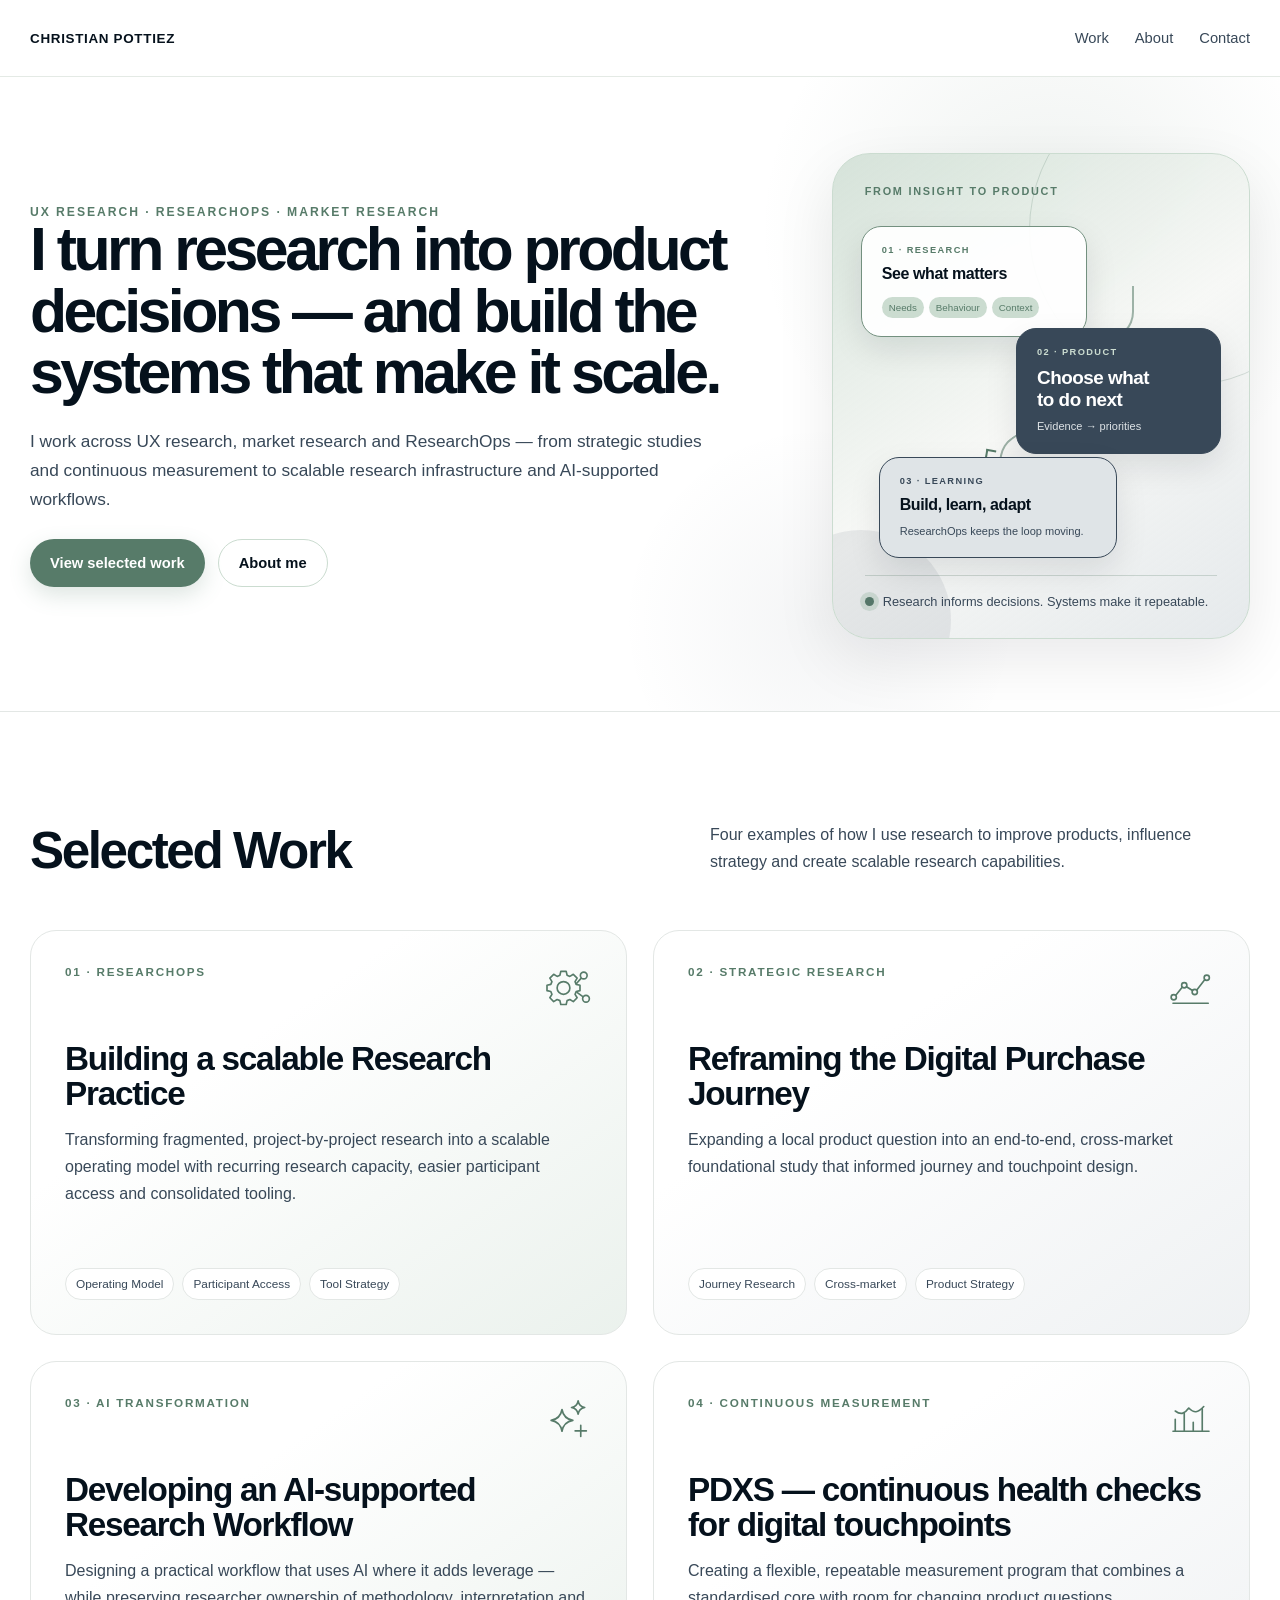
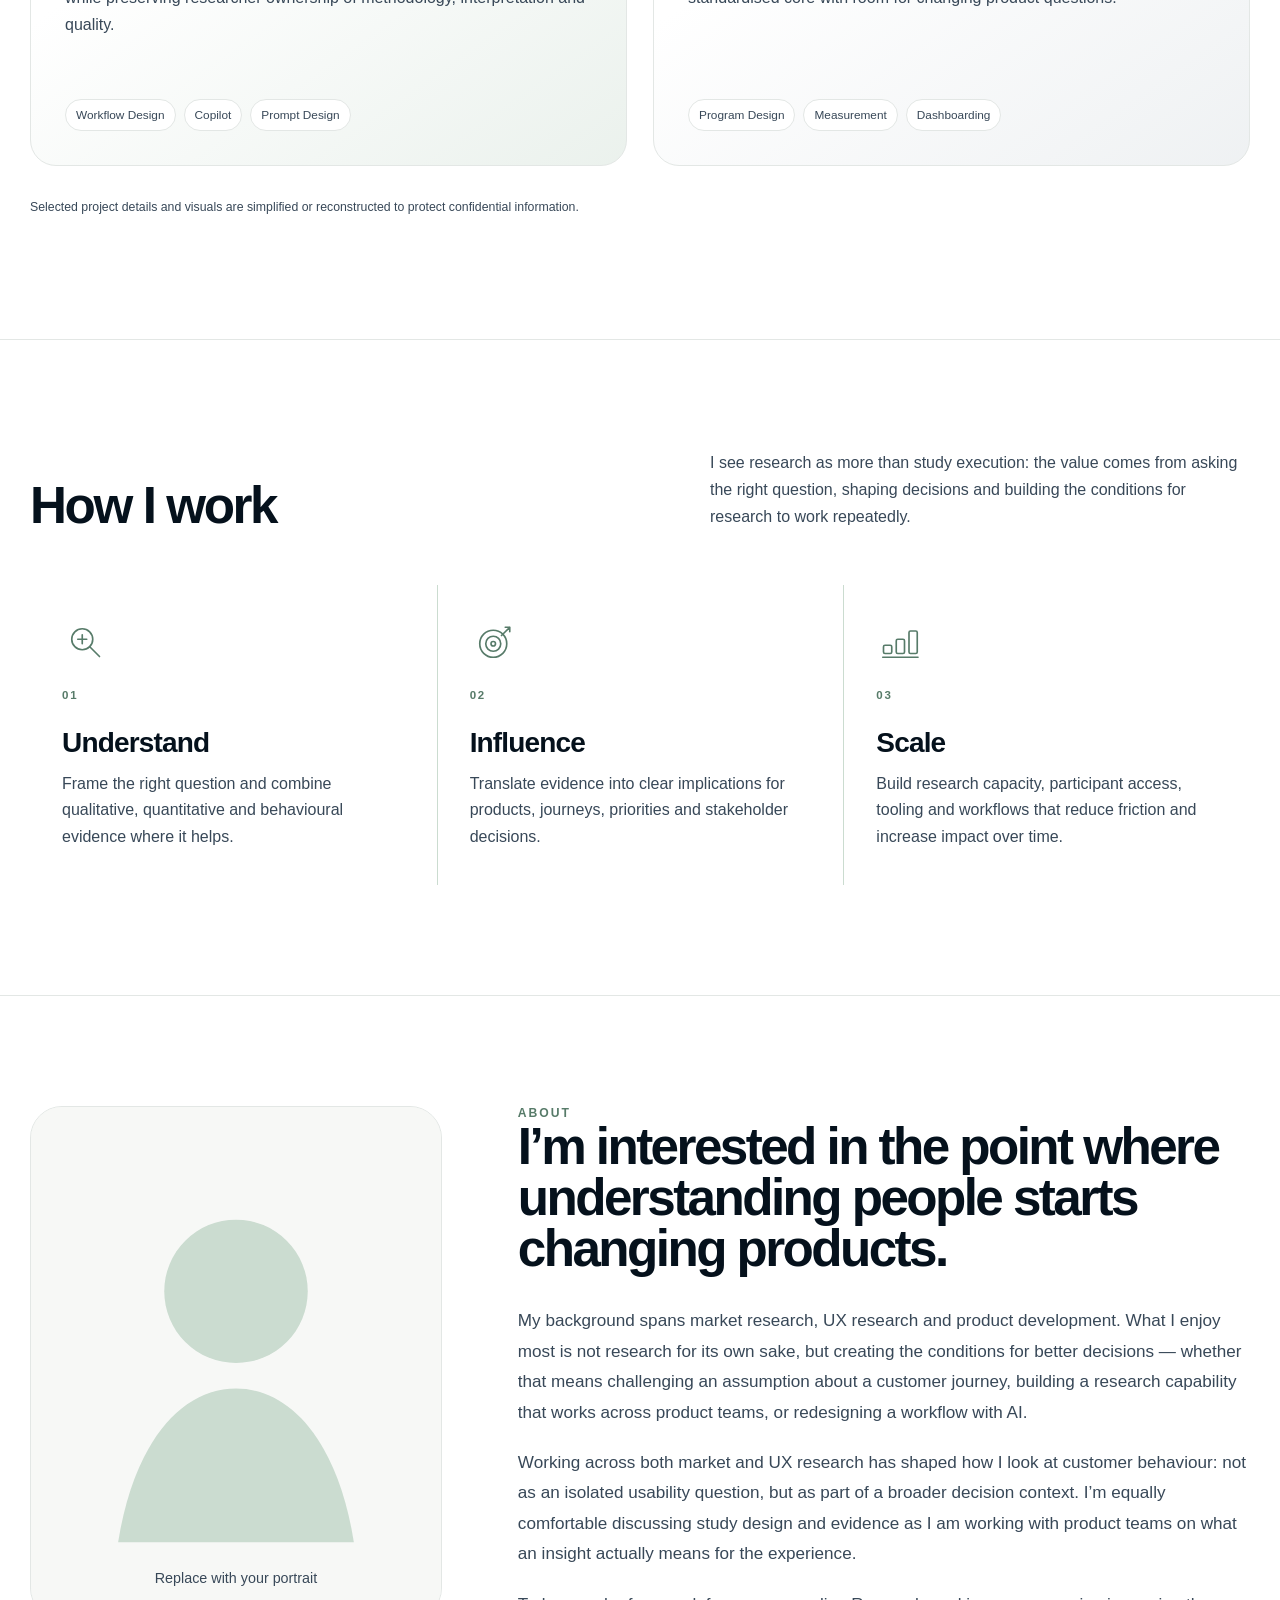
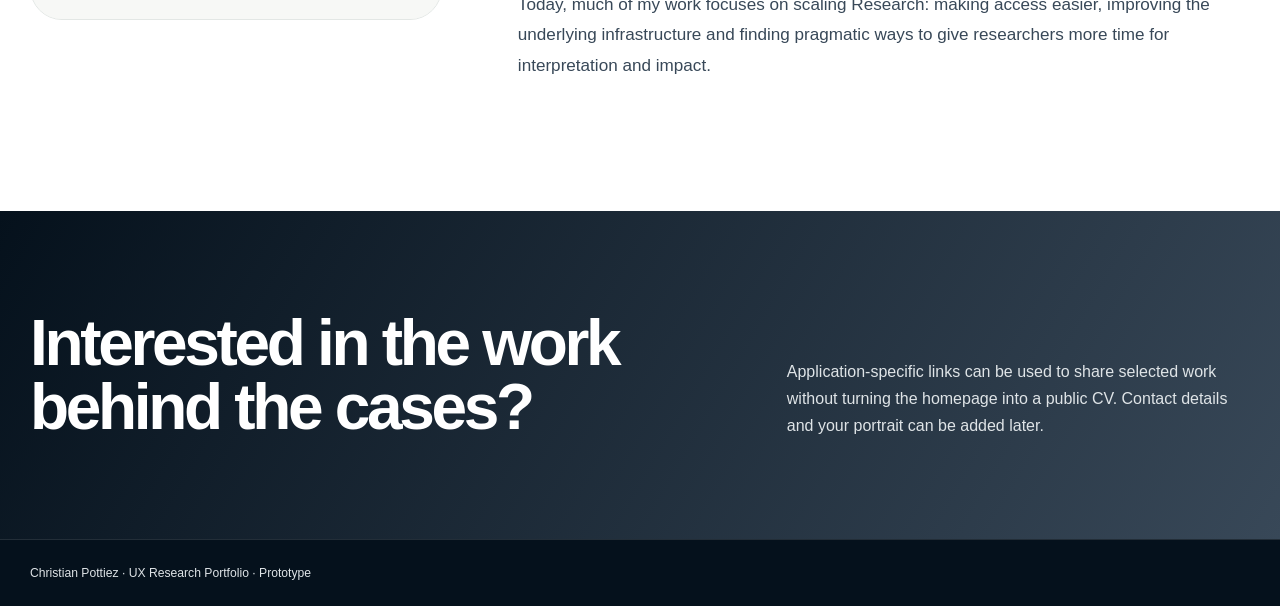
==== index.html @ 68e58153 "Update case icons and AI case title" ====
<!doctype html><html lang="en"><head>
<meta charset="utf-8"><meta name="viewport" content="width=device-width, initial-scale=1">
<meta name="robots" content="noindex,nofollow">
<title>Christian Pottiez — UX Research, ResearchOps & Market Research</title>
<link rel="icon" href="assets/icons/favicon.svg?v=20260906-3" type="image/svg+xml">
<link rel="stylesheet" href="assets/css/styles.css?v=20260906-3">
</head>
<body><header class="nav"><div class="wrap nav-inner">
<a class="brand" href="index.html">Christian Pottiez</a>
<nav class="nav-links"><a href="index.html#work">Work</a><a href="index.html#about">About</a><a href="index.html#contact">Contact</a></nav>
</div></header>
<main>
<section class="hero"><div class="wrap hero-grid">
<div>
<div class="eyebrow">UX Research · ResearchOps · Market Research</div>
<h1>I turn research into product decisions — and build the systems that make it scale.</h1>
<p class="hero-copy">I work across UX research, market research and ResearchOps — from strategic studies and continuous measurement to scalable research infrastructure and AI-supported workflows.</p>
<div class="button-row"><a class="btn btn-dark" href="#work">View selected work</a><a class="btn btn-light" href="#about">About me</a></div>
</div>
<div class="hero-art" aria-hidden="true">
<div class="hero-art-kicker">From insight to product</div>
<div class="product-loop">
<span class="loop-connector connector-one"></span><span class="loop-connector connector-two"></span>
<div class="loop-card loop-research"><span>01 · RESEARCH</span><strong>See what matters</strong><div class="loop-pills"><small>Needs</small><small>Behaviour</small><small>Context</small></div></div>
<div class="loop-card loop-decide"><span>02 · PRODUCT</span><strong>Choose what<br>to do next</strong><small>Evidence → priorities</small></div>
<div class="loop-card loop-learn"><span>03 · LEARNING</span><strong>Build, learn, adapt</strong><small>ResearchOps keeps the loop moving.</small></div>
</div>
<div class="hero-art-label"><i></i>Research informs decisions. Systems make it repeatable.</div></div>
</div></section>

<section class="section" id="work"><div class="wrap">
<div class="section-head"><h2>Selected Work</h2><p>Four examples of how I use research to improve products, influence strategy and create scalable research capabilities.</p></div>
<div class="case-grid">
<a class="case-card" href="work/researchops/"><div><div class="case-top"><span class="case-no">01 · RESEARCHOPS</span><img class="case-icon" src="assets/icons/researchops.svg?v=20260906-4" alt=""></div><h3>Building a scalable Research Practice</h3><p>Transforming fragmented, project-by-project research into a scalable operating model with recurring research capacity, easier participant access and consolidated tooling.</p></div><div class="tags"><span class="tag">Operating Model</span><span class="tag">Participant Access</span><span class="tag">Tool Strategy</span></div></a>
<a class="case-card" href="work/purchase-journey/"><div><div class="case-top"><span class="case-no">02 · STRATEGIC RESEARCH</span><img class="case-icon" src="assets/icons/purchase-journey.svg?v=20260906-3" alt=""></div><h3>Reframing the Digital Purchase Journey</h3><p>Expanding a local product question into an end-to-end, cross-market foundational study that informed journey and touchpoint design.</p></div><div class="tags"><span class="tag">Journey Research</span><span class="tag">Cross-market</span><span class="tag">Product Strategy</span></div></a>
<a class="case-card" href="work/ai-research/"><div><div class="case-top"><span class="case-no">03 · AI TRANSFORMATION</span><img class="case-icon" src="assets/icons/ai-research.svg?v=20260906-4" alt=""></div><h3>Developing an AI-supported Research Workflow</h3><p>Designing a practical workflow that uses AI where it adds leverage — while preserving researcher ownership of methodology, interpretation and quality.</p></div><div class="tags"><span class="tag">Workflow Design</span><span class="tag">Copilot</span><span class="tag">Prompt Design</span></div></a>
<a class="case-card" href="work/pdxs/"><div><div class="case-top"><span class="case-no">04 · CONTINUOUS MEASUREMENT</span><img class="case-icon" src="assets/icons/pdxs.svg?v=20260906-3" alt=""></div><h3>PDXS — continuous health checks for digital touchpoints</h3><p>Creating a flexible, repeatable measurement program that combines a standardised core with room for changing product questions.</p></div><div class="tags"><span class="tag">Program Design</span><span class="tag">Measurement</span><span class="tag">Dashboarding</span></div></a>
</div>
<p class="note">Selected project details and visuals are simplified or reconstructed to protect confidential information.</p>
</div></section>

<section class="section"><div class="wrap">
<div class="section-head"><h2>How I work</h2><p>I see research as more than study execution: the value comes from asking the right question, shaping decisions and building the conditions for research to work repeatedly.</p></div>
<div class="how-grid">
<div class="how"><img src="assets/icons/understand.svg?v=20260906-3" alt=""><div class="n">01</div><h3>Understand</h3><p>Frame the right question and combine qualitative, quantitative and behavioural evidence where it helps.</p></div>
<div class="how"><img src="assets/icons/influence.svg?v=20260906-3" alt=""><div class="n">02</div><h3>Influence</h3><p>Translate evidence into clear implications for products, journeys, priorities and stakeholder decisions.</p></div>
<div class="how"><img src="assets/icons/scale.svg?v=20260906-3" alt=""><div class="n">03</div><h3>Scale</h3><p>Build research capacity, participant access, tooling and workflows that reduce friction and increase impact over time.</p></div>
</div></div></section>

<section class="section" id="about"><div class="wrap about-grid">
<img class="portrait" src="assets/images/portrait-placeholder.svg?v=20260906-3" alt="Portrait placeholder">
<div class="about"><div class="eyebrow">About</div><h2>I’m interested in the point where understanding people starts changing products.</h2>
<p>My background spans market research, UX research and product development. What I enjoy most is not research for its own sake, but creating the conditions for better decisions — whether that means challenging an assumption about a customer journey, building a research capability that works across product teams, or redesigning a workflow with AI.</p>
<p>Working across both market and UX research has shaped how I look at customer behaviour: not as an isolated usability question, but as part of a broader decision context. I’m equally comfortable discussing study design and evidence as I am working with product teams on what an insight actually means for the experience.</p>
<p>Today, much of my work focuses on scaling Research: making access easier, improving the underlying infrastructure and finding pragmatic ways to give researchers more time for interpretation and impact.</p>
</div></div></section>

<section class="contact" id="contact"><div class="wrap contact-grid">
<h2>Interested in the work behind the cases?</h2>
<p>Application-specific links can be used to share selected work without turning the homepage into a public CV. Contact details and your portrait can be added later.</p>
</div></section>
</main><footer class="footer"><div class="wrap">Christian Pottiez · UX Research Portfolio · Prototype</div></footer><script src="assets/js/main.js"></script></body></html>
---- assets/css/styles.css ----
:root{
  --ink:#05111c; --slate:#384858; --muted:#384858;
  --sage:#577b69; --sage-2:#73907f; --sage-soft:#cbdcd0; --sage-bg:rgba(203,220,208,.24);
  --blue-soft:#dfe4e7;
  --line:#e3e7e5; --white:#fff; --max:1220px; --radius:26px;
  --shadow:0 22px 60px rgba(5,17,28,.085);
}
*{box-sizing:border-box}
html{scroll-behavior:smooth}
body{margin:0;background:#fff;color:var(--ink);font-family:Inter,ui-sans-serif,-apple-system,BlinkMacSystemFont,"Segoe UI",Roboto,Helvetica,Arial,sans-serif;-webkit-font-smoothing:antialiased}
img{max-width:100%;display:block} a{color:inherit}
.wrap{width:min(calc(100% - 48px),var(--max));margin:0 auto}
.nav{position:sticky;top:0;z-index:50;background:rgba(255,255,255,.9);backdrop-filter:blur(16px);border-bottom:1px solid rgba(226,232,227,.9)}
.nav-inner{height:76px;display:flex;justify-content:space-between;align-items:center;gap:24px}
.brand{text-decoration:none;text-transform:uppercase;font-weight:750;letter-spacing:.05em;font-size:.84rem}
.nav-links{display:flex;align-items:center;gap:26px}.nav-links a{text-decoration:none;color:var(--slate);font-size:.92rem}.nav-links a:hover{color:var(--ink)}
.eyebrow{font-size:.76rem;line-height:1.2;text-transform:uppercase;letter-spacing:.16em;color:var(--sage);font-weight:760}
.hero{padding:76px 0 72px;background:radial-gradient(circle at 82% 24%,rgba(115,144,127,.12),transparent 25%),radial-gradient(circle at 64% 86%,rgba(56,72,88,.055),transparent 20%)}.hero-grid{display:grid;grid-template-columns:minmax(0,1.28fr) minmax(400px,.72fr);gap:58px;align-items:center}
h1{font-size:clamp(3.1rem,6vw,6.25rem);line-height:.98;letter-spacing:-.058em;margin:0}
.hero h1{font-size:clamp(3.75rem,4.75vw,4.35rem);line-height:1.01;max-width:750px}
.hero-copy{font-size:1.08rem;color:var(--slate);line-height:1.66;max-width:700px;margin:24px 0 26px}
.hero-art{min-height:486px;border:1px solid var(--sage-soft);border-radius:38px;background:linear-gradient(145deg,rgba(203,220,208,.78) 0%,#f7f8f6 52%,rgba(223,228,231,.8) 100%);box-shadow:var(--shadow);position:relative;overflow:hidden;padding:32px}
.hero-art:before{content:"";position:absolute;width:310px;height:310px;border:1px solid rgba(87,123,105,.22);border-radius:50%;right:-92px;top:-80px}.hero-art:after{content:"";position:absolute;width:180px;height:180px;border-radius:50%;background:rgba(56,72,88,.09);left:-62px;bottom:-72px}
.hero-art-kicker{position:relative;z-index:2;font-size:.68rem;line-height:1;text-transform:uppercase;letter-spacing:.16em;color:var(--sage);font-weight:760}
.product-loop{position:absolute;inset:72px 28px 80px}
.loop-card{position:absolute;border-radius:20px;padding:18px 20px;box-shadow:0 13px 32px rgba(5,17,28,.1);z-index:2}
.loop-card>span{display:block;font-size:.58rem;letter-spacing:.15em;font-weight:780;margin-bottom:10px}.loop-card>strong{display:block;font-size:1rem;line-height:1.15;letter-spacing:-.025em}.loop-card>small{display:block;font-size:.69rem;line-height:1.4;margin-top:9px}
.loop-research{width:226px;left:0;top:0;background:rgba(255,255,255,.94);border:1px solid var(--sage-2)}.loop-research>span{color:var(--sage)}
.loop-pills{display:flex;gap:5px;flex-wrap:wrap;margin-top:14px}.loop-pills small{font-size:.61rem;padding:5px 7px;border-radius:999px;background:var(--sage-soft);color:var(--sage)}
.loop-decide{width:205px;right:0;top:102px;background:var(--slate);color:#fff;border:1px solid var(--slate)}.loop-decide>span{color:var(--sage-soft)}.loop-decide>strong{font-size:1.18rem}.loop-decide>small{color:var(--blue-soft)}
.loop-learn{width:238px;left:18px;bottom:0;background:var(--blue-soft);border:1px solid var(--slate)}.loop-learn>span{color:var(--slate)}.loop-learn>small{color:var(--slate)}
.loop-connector{position:absolute;width:100px;height:54px;border-right:2px solid rgba(87,123,105,.55);border-bottom:2px solid rgba(87,123,105,.55);border-radius:0 0 28px 0;z-index:1}.loop-connector:after{content:"";position:absolute;width:8px;height:8px;border-right:2px solid var(--sage);border-bottom:2px solid var(--sage);transform:rotate(45deg)}
.connector-one{left:48%;top:60px}.connector-one:after{right:-6px;bottom:-5px}.connector-two{right:35%;top:194px;transform:rotate(145deg)}.connector-two:after{right:-6px;bottom:-5px}
.hero-art-label{position:absolute;left:32px;right:32px;bottom:27px;color:var(--slate);font-size:.8rem;line-height:1.5;border-top:1px solid rgba(87,123,105,.25);padding-top:16px;display:flex;align-items:center;gap:9px}.hero-art-label i{width:9px;height:9px;border-radius:50%;background:var(--sage);box-shadow:0 0 0 5px rgba(203,220,208,.7);flex:0 0 auto}
.button-row{display:flex;gap:13px;flex-wrap:wrap}.btn{display:inline-flex;min-height:48px;align-items:center;justify-content:center;padding:0 20px;border-radius:999px;text-decoration:none;font-weight:680;font-size:.92rem}
.btn-dark{background:var(--sage);color:#fff;box-shadow:0 8px 22px rgba(87,123,105,.2)}.btn-dark:hover{background:var(--sage-2)}.btn-light{border:1px solid var(--sage-soft);background:rgba(255,255,255,.8)}
.section{padding:110px 0;border-top:1px solid var(--line)}
.section-head{display:flex;justify-content:space-between;align-items:end;gap:42px;margin-bottom:54px}
.section-head h2,.display{font-size:clamp(2.3rem,4vw,4rem);line-height:1;letter-spacing:-.047em;margin:0}
.section-head p{max-width:540px;margin:0;color:var(--slate);line-height:1.68}
.case-grid{display:grid;grid-template-columns:1fr 1fr;gap:26px}
.case-card{min-height:405px;padding:34px;border:1px solid var(--line);border-radius:var(--radius);text-decoration:none;display:flex;flex-direction:column;justify-content:space-between;background:linear-gradient(145deg,#fff 32%,rgba(203,220,208,.65) 145%);transition:.2s ease}.case-card:nth-child(even){background:linear-gradient(145deg,#fff 32%,rgba(223,228,231,.85) 145%)}
.case-card:hover{transform:translateY(-4px);box-shadow:var(--shadow);border-color:var(--sage-soft)}
.case-top{display:flex;align-items:flex-start;justify-content:space-between;gap:18px}.case-no{font-size:.73rem;letter-spacing:.15em;color:var(--sage);font-weight:760}.case-icon{width:48px;height:48px}
.case-card h3{font-size:2.08rem;line-height:1.06;letter-spacing:-.037em;margin:28px 0 16px}.case-card p{margin:0;color:var(--slate);line-height:1.67;max-width:560px}
.tags{display:flex;flex-wrap:wrap;gap:8px;margin-top:30px}.tag{border:1px solid var(--line);background:#fff;border-radius:999px;padding:8px 10px;font-size:.74rem;color:var(--slate)}
.note{font-size:.77rem;color:var(--muted);line-height:1.55;margin-top:32px}
.how-grid{display:grid;grid-template-columns:repeat(3,1fr)}.how{padding:34px 32px;border-left:1px solid var(--sage-soft)}.how:first-child{border-left:0}
.how img{width:48px;height:48px;margin-bottom:22px}.how .n{font-size:.72rem;color:var(--sage);font-weight:760;letter-spacing:.15em}.how h3{font-size:1.75rem;letter-spacing:-.03em;margin:26px 0 12px}.how p{margin:0;color:var(--slate);line-height:1.67}
.about-grid{display:grid;grid-template-columns:.72fr 1.28fr;gap:76px;align-items:start}.portrait{border-radius:32px;border:1px solid var(--line);background:var(--sage-bg)}
.about h2{font-size:clamp(2.5rem,4vw,4.2rem);line-height:1;letter-spacing:-.05em;margin:0 0 32px}.about p{font-size:1.07rem;color:var(--slate);line-height:1.78;margin:0 0 20px}
.contact{padding:100px 0;background:linear-gradient(120deg,var(--ink) 0%,var(--slate) 100%);color:#fff}.contact-grid{display:grid;grid-template-columns:1.2fr .8fr;gap:62px;align-items:end}.contact h2{font-size:clamp(2.6rem,5vw,5rem);line-height:1;letter-spacing:-.052em;margin:0}.contact p{color:var(--blue-soft);line-height:1.7;margin:0}
.footer{padding:26px 0;background:var(--ink);border-top:1px solid rgba(255,255,255,.12);color:var(--blue-soft);font-size:.76rem}

.case-hero{padding:102px 0 72px}.case-hero h1{max-width:1030px}.case-lede{font-size:1.16rem;line-height:1.72;color:var(--slate);max-width:830px;margin:30px 0 0}
.meta-grid{display:grid;grid-template-columns:repeat(3,1fr);gap:18px;margin-top:52px}.meta{padding:22px 24px;background:var(--sage-bg);border-radius:20px}.meta strong{display:block;font-size:.72rem;text-transform:uppercase;letter-spacing:.13em;color:var(--sage);margin-bottom:8px}.meta span{font-size:.92rem;color:var(--slate);line-height:1.5}
.case-section{padding:92px 0;border-top:1px solid var(--line)}.split{display:grid;grid-template-columns:.68fr 1.32fr;gap:74px;align-items:start}.split h2{font-size:2rem;letter-spacing:-.035em;margin:0}
.body p{font-size:1.02rem;line-height:1.78;color:var(--slate);margin:0 0 18px}.body h3{font-size:1.55rem;letter-spacing:-.03em;margin:34px 0 12px}.body ul{margin:14px 0 0;padding-left:20px;color:var(--slate);line-height:1.72}
.visual{margin-top:30px;border:1px solid var(--line);border-radius:28px;background:var(--sage-bg);padding:26px}.visual img{width:100%;border-radius:18px}
.kpi-grid{display:grid;grid-template-columns:repeat(3,1fr);gap:18px}.kpi{padding:28px;border:1px solid var(--line);border-radius:22px;background:#fff}.kpi .big{font-size:2.5rem;font-weight:760;letter-spacing:-.05em}.kpi p{font-size:.92rem;line-height:1.55;color:var(--slate);margin:8px 0 0}
.pill-row{display:flex;flex-wrap:wrap;gap:10px}.pill{padding:10px 13px;border-radius:999px;background:var(--sage-bg);border:1px solid var(--line);font-size:.8rem;color:var(--slate)}
.flow-list{display:grid;gap:14px}.flow-item{display:grid;grid-template-columns:44px 1fr;gap:14px;align-items:start}.flow-item img{width:38px;height:38px}.flow-item strong{display:block;margin-bottom:4px}.flow-item p{margin:0;color:var(--slate);font-size:.94rem;line-height:1.6}
.evidence-grid{display:grid;grid-template-columns:repeat(3,1fr);gap:18px}.evidence{border:1px solid var(--line);border-radius:22px;overflow:hidden;background:#fff}.evidence img{width:100%}.evidence .copy{padding:18px}.evidence .copy strong{display:block;margin-bottom:6px}.evidence .copy p{margin:0;color:var(--slate);font-size:.86rem;line-height:1.55}
.callout{padding:34px;border-radius:24px;background:var(--sage-soft);border:1px solid var(--sage-2)}.callout strong{font-size:1.2rem;display:block;margin-bottom:10px}.callout p{margin:0;color:var(--slate);line-height:1.7}
.next{padding:70px 0;border-top:1px solid var(--line)}.next a{text-decoration:none;display:flex;justify-content:space-between;align-items:center;gap:30px;padding:26px 0}.next span{color:var(--sage);text-transform:uppercase;letter-spacing:.14em;font-size:.72rem;font-weight:760}.next strong{font-size:1.6rem;letter-spacing:-.03em}
.confidential{font-size:.77rem;color:var(--muted);line-height:1.55;margin-top:24px}

@media(max-width:920px){
  .hero-grid,.about-grid,.contact-grid,.split{grid-template-columns:1fr}
  .hero{padding-top:68px}.hero h1{max-width:780px}.hero-art{min-height:430px}.case-grid{grid-template-columns:1fr}
  .how-grid{grid-template-columns:1fr}.how{border-left:0;border-top:1px solid var(--sage-soft)}.how:first-child{border-top:0}
  .section-head{display:block}.section-head p{margin-top:22px}
  .meta-grid,.kpi-grid,.evidence-grid{grid-template-columns:1fr}
}
@media(max-width:620px){
  .wrap{width:min(calc(100% - 28px),var(--max))}.nav-inner{height:68px}.nav-links{gap:14px}.nav-links a:nth-child(2){display:none}
  h1{font-size:3.2rem}.hero{padding:56px 0 68px}.hero h1{font-size:clamp(2.8rem,13vw,3.45rem)}.hero-copy{font-size:1rem}.hero-art{min-height:410px;padding:24px}.product-loop{inset:60px 14px 76px}.loop-card{padding:13px 14px;border-radius:16px}.loop-research{width:190px}.loop-decide{width:170px;top:88px}.loop-decide>strong{font-size:1.02rem}.loop-learn{width:205px;left:4px}.loop-connector{display:none}.hero-art-label{left:24px;right:24px}.section,.case-section{padding:78px 0}.case-card{min-height:340px;padding:26px}
}
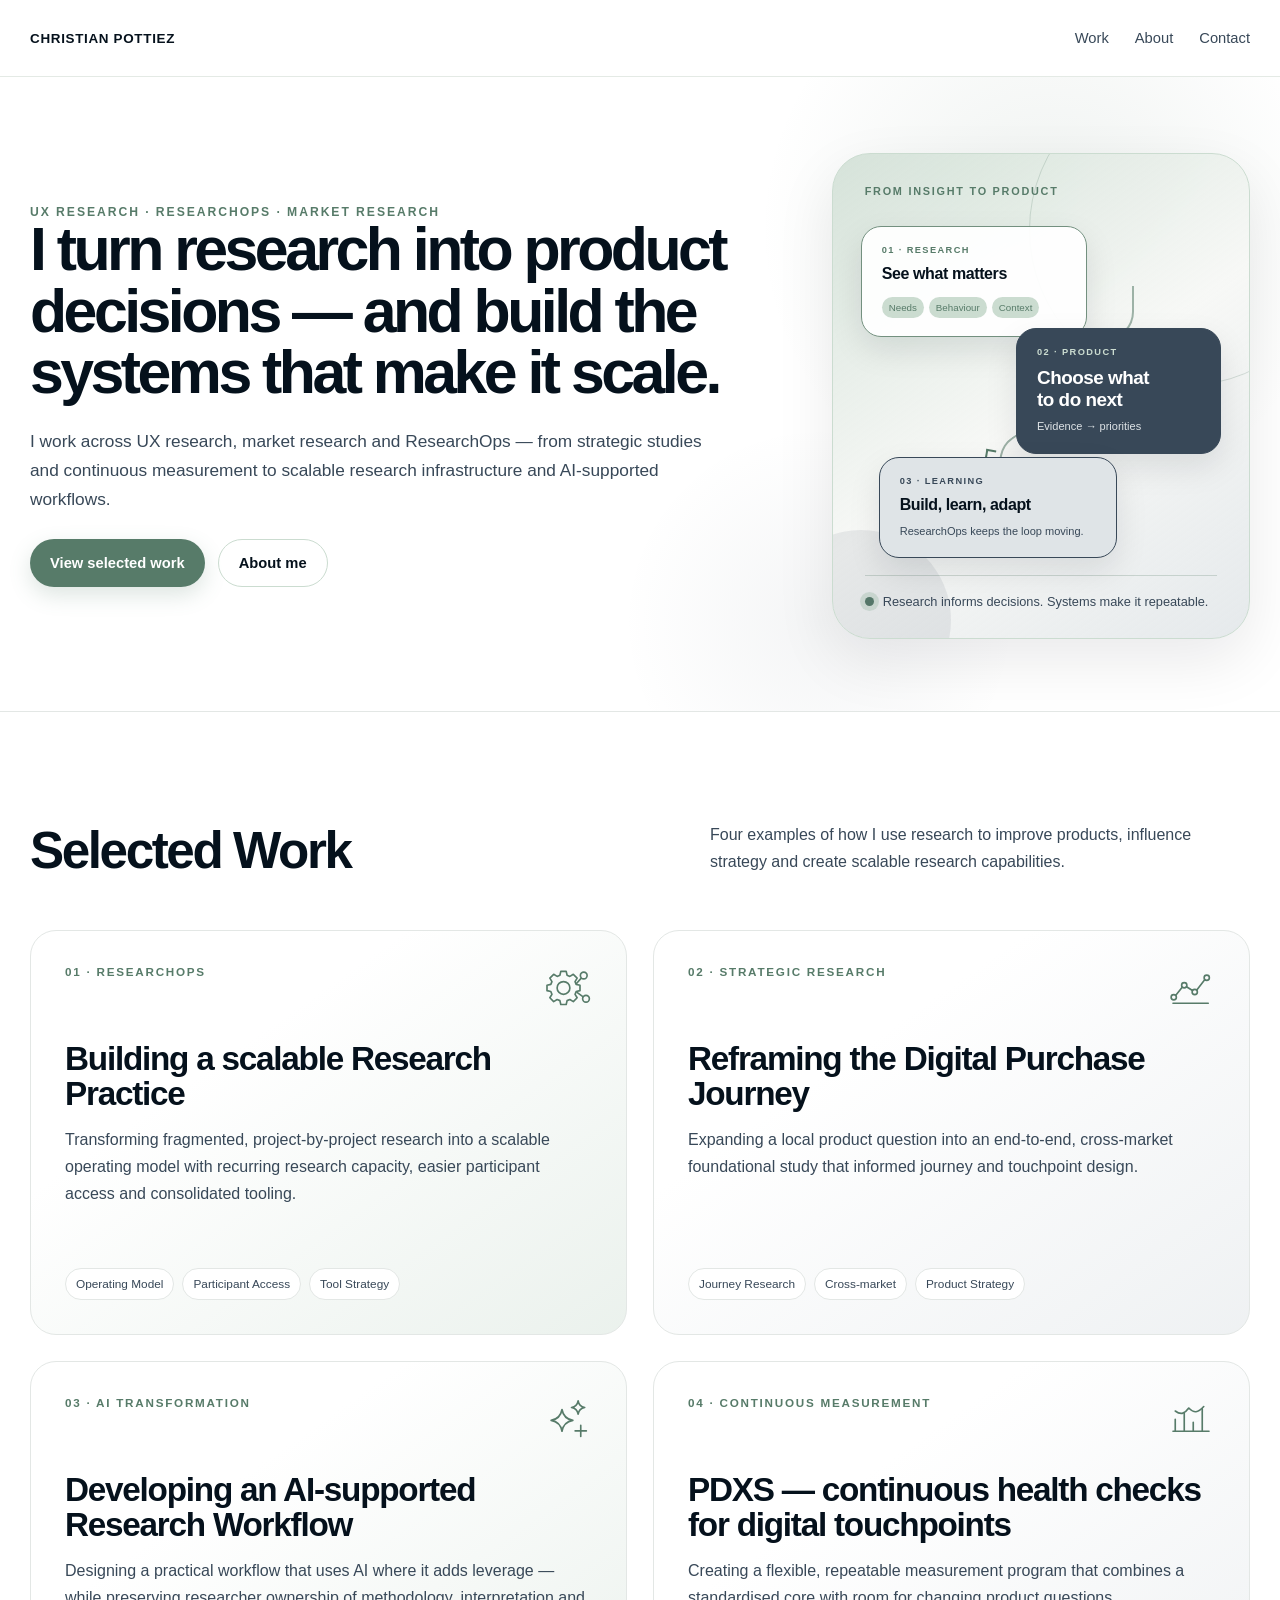
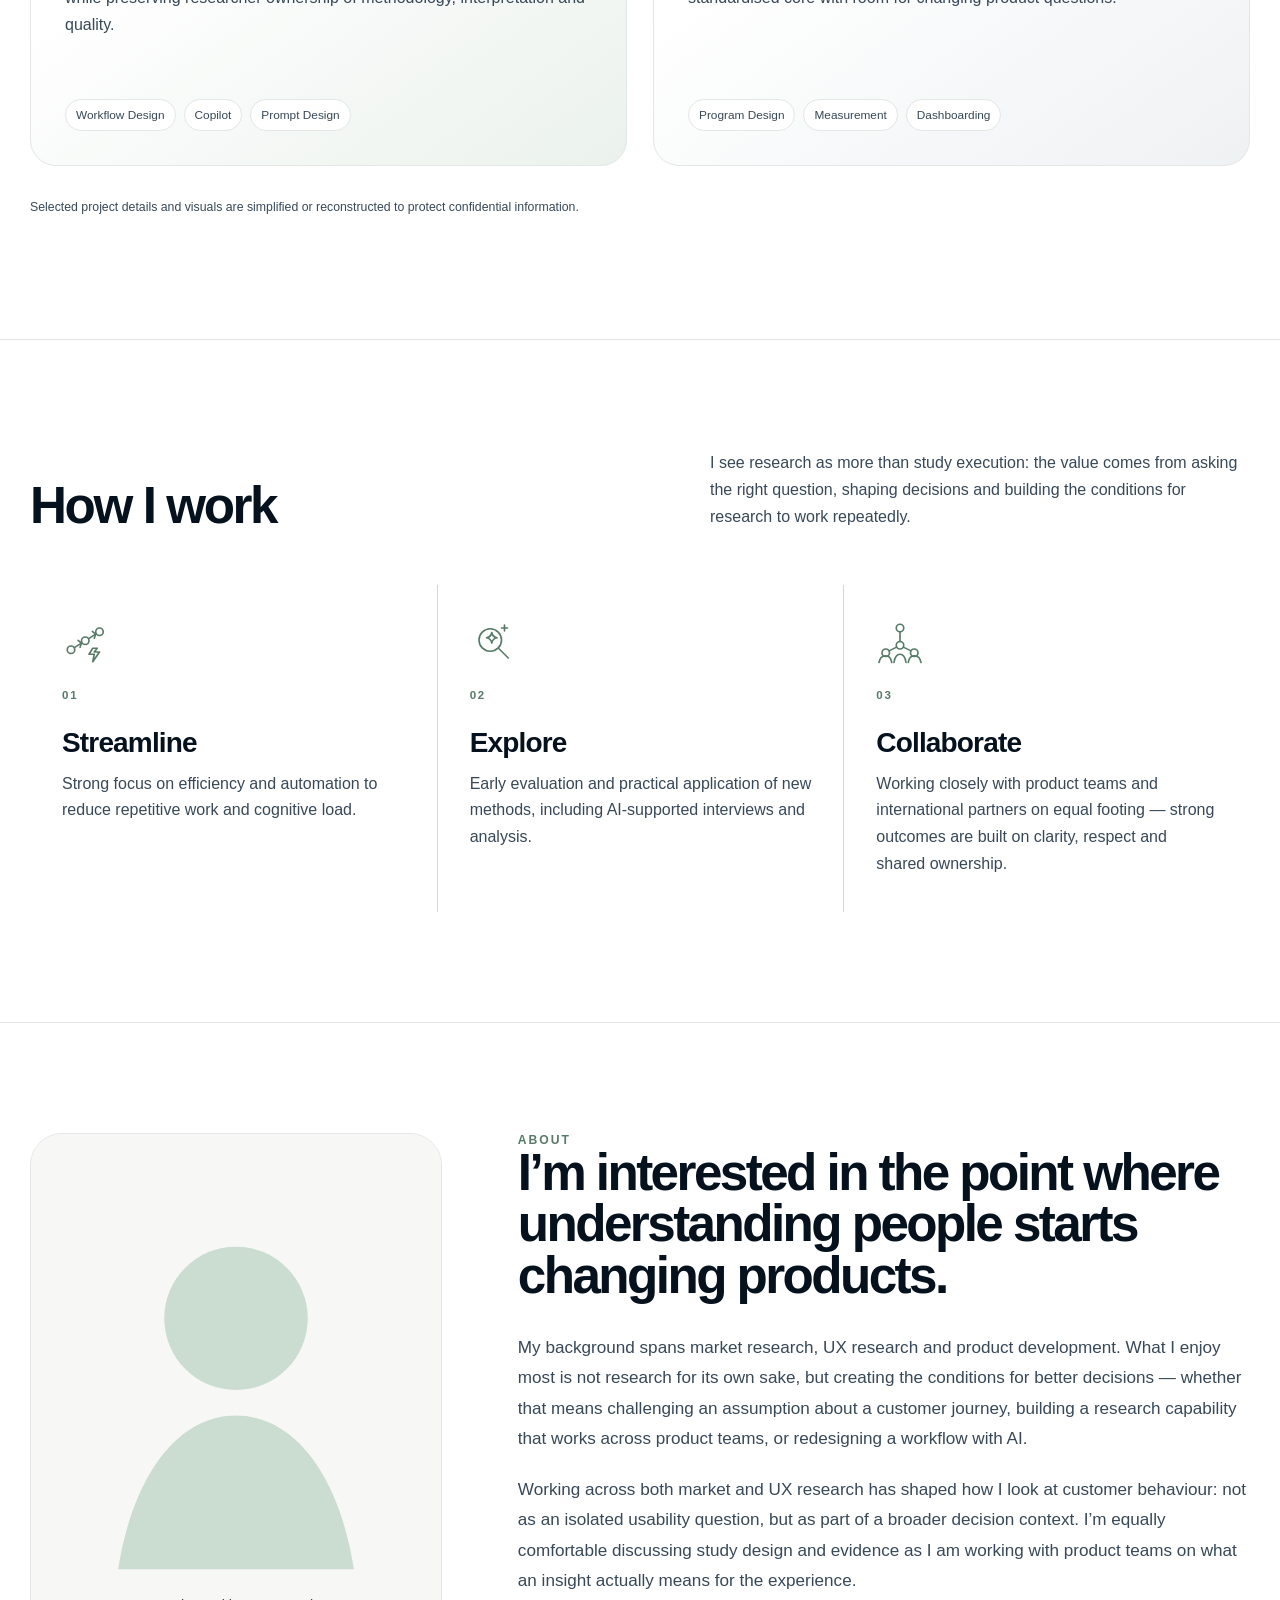
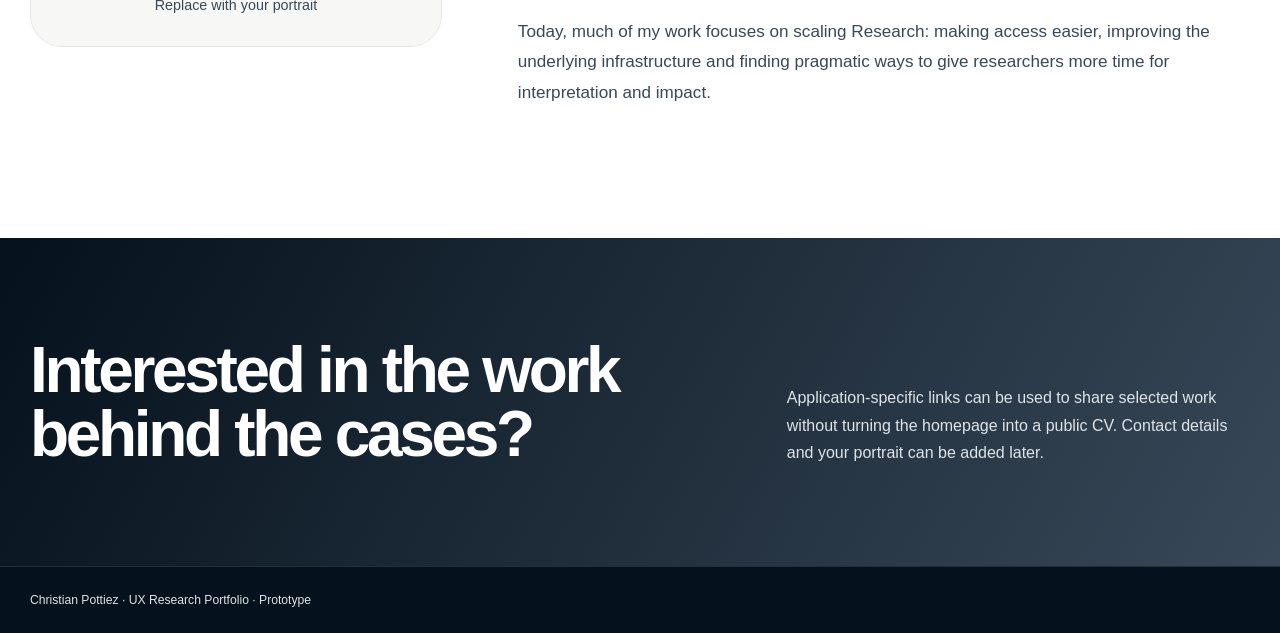
==== commit b75a029e: "Refresh How I work section" ====
--- a/index.html
+++ b/index.html
@@ -42,9 +42,9 @@
 <section class="section"><div class="wrap">
 <div class="section-head"><h2>How I work</h2><p>I see research as more than study execution: the value comes from asking the right question, shaping decisions and building the conditions for research to work repeatedly.</p></div>
 <div class="how-grid">
-<div class="how"><img src="assets/icons/understand.svg?v=20260906-3" alt=""><div class="n">01</div><h3>Understand</h3><p>Frame the right question and combine qualitative, quantitative and behavioural evidence where it helps.</p></div>
-<div class="how"><img src="assets/icons/influence.svg?v=20260906-3" alt=""><div class="n">02</div><h3>Influence</h3><p>Translate evidence into clear implications for products, journeys, priorities and stakeholder decisions.</p></div>
-<div class="how"><img src="assets/icons/scale.svg?v=20260906-3" alt=""><div class="n">03</div><h3>Scale</h3><p>Build research capacity, participant access, tooling and workflows that reduce friction and increase impact over time.</p></div>
+<div class="how"><img src="assets/icons/streamline.svg?v=20260906-5" alt=""><div class="n">01</div><h3>Streamline</h3><p>Strong focus on efficiency and automation to reduce repetitive work and cognitive load.</p></div>
+<div class="how"><img src="assets/icons/explore.svg?v=20260906-5" alt=""><div class="n">02</div><h3>Explore</h3><p>Early evaluation and practical application of new methods, including AI-supported interviews and analysis.</p></div>
+<div class="how"><img src="assets/icons/collaborate.svg?v=20260906-5" alt=""><div class="n">03</div><h3>Collaborate</h3><p>Working closely with product teams and international partners on equal footing — strong outcomes are built on clarity, respect and shared ownership.</p></div>
 </div></div></section>
 
 <section class="section" id="about"><div class="wrap about-grid">
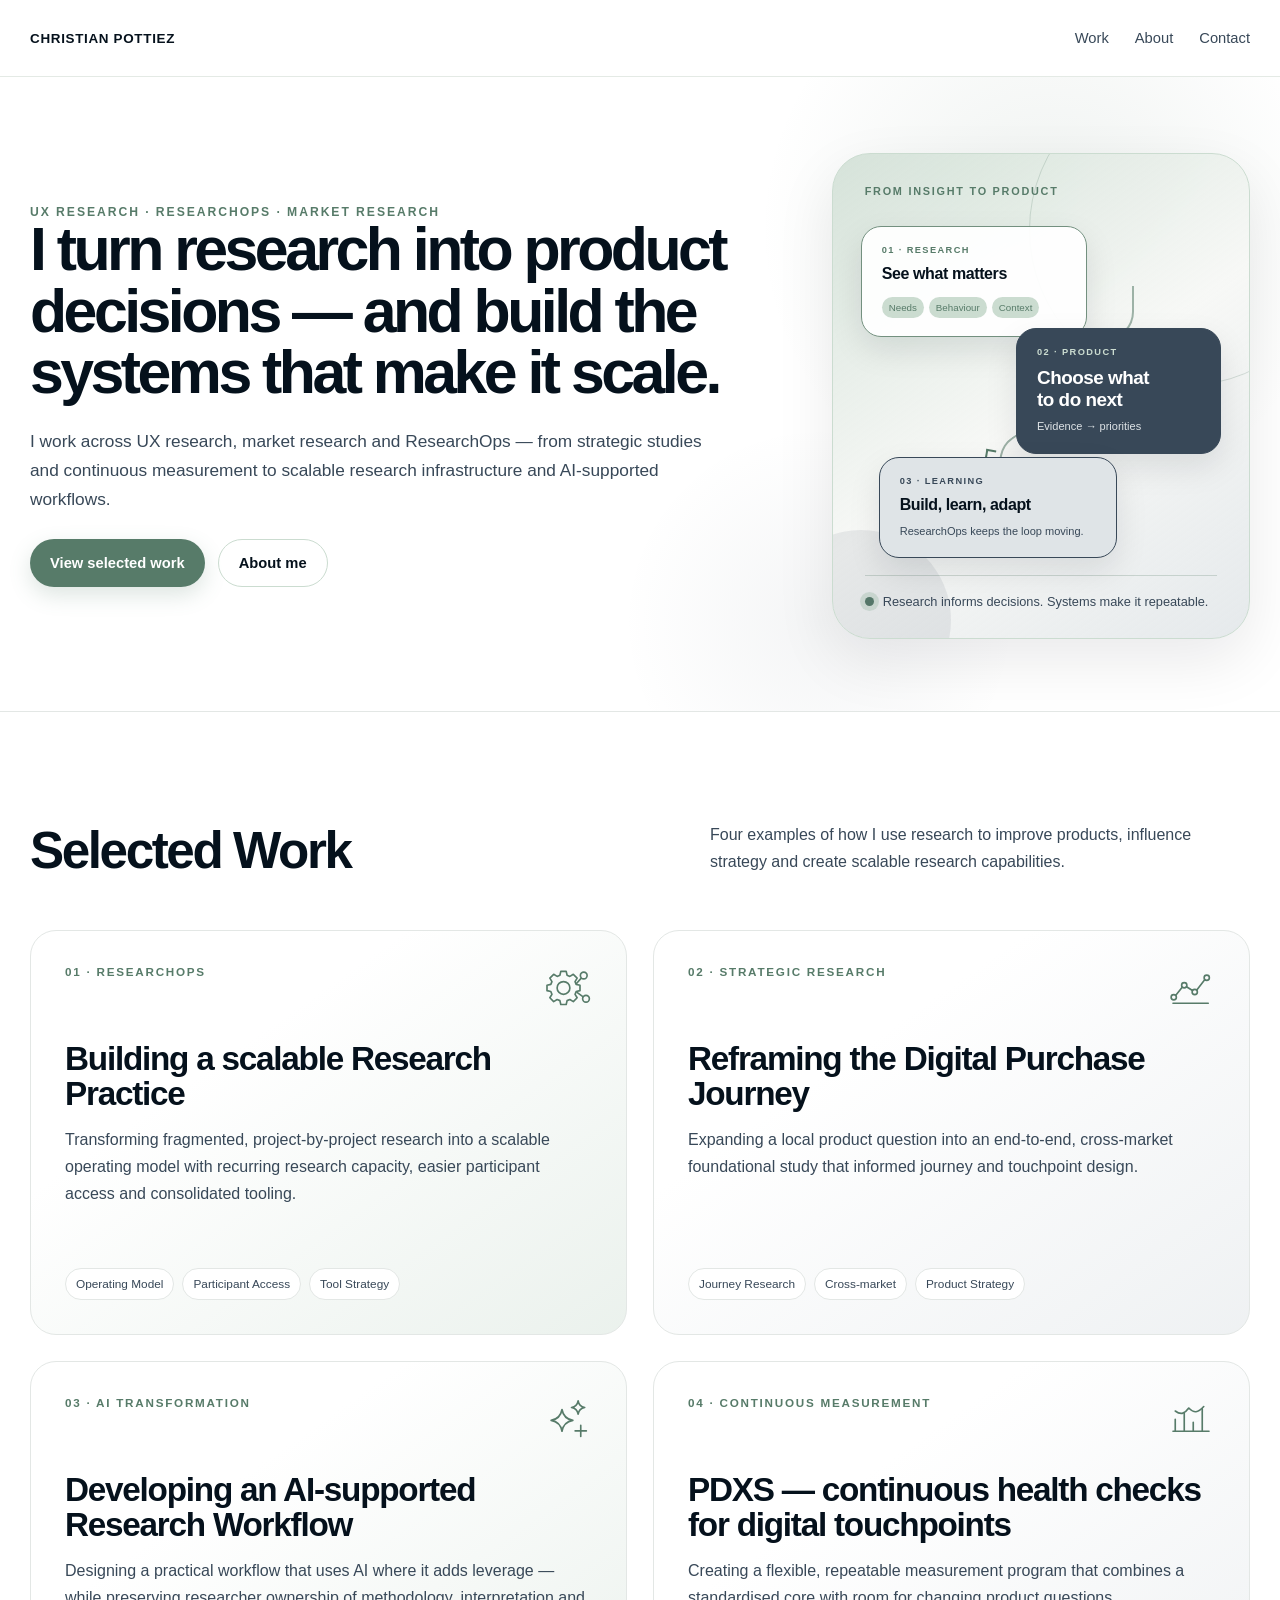
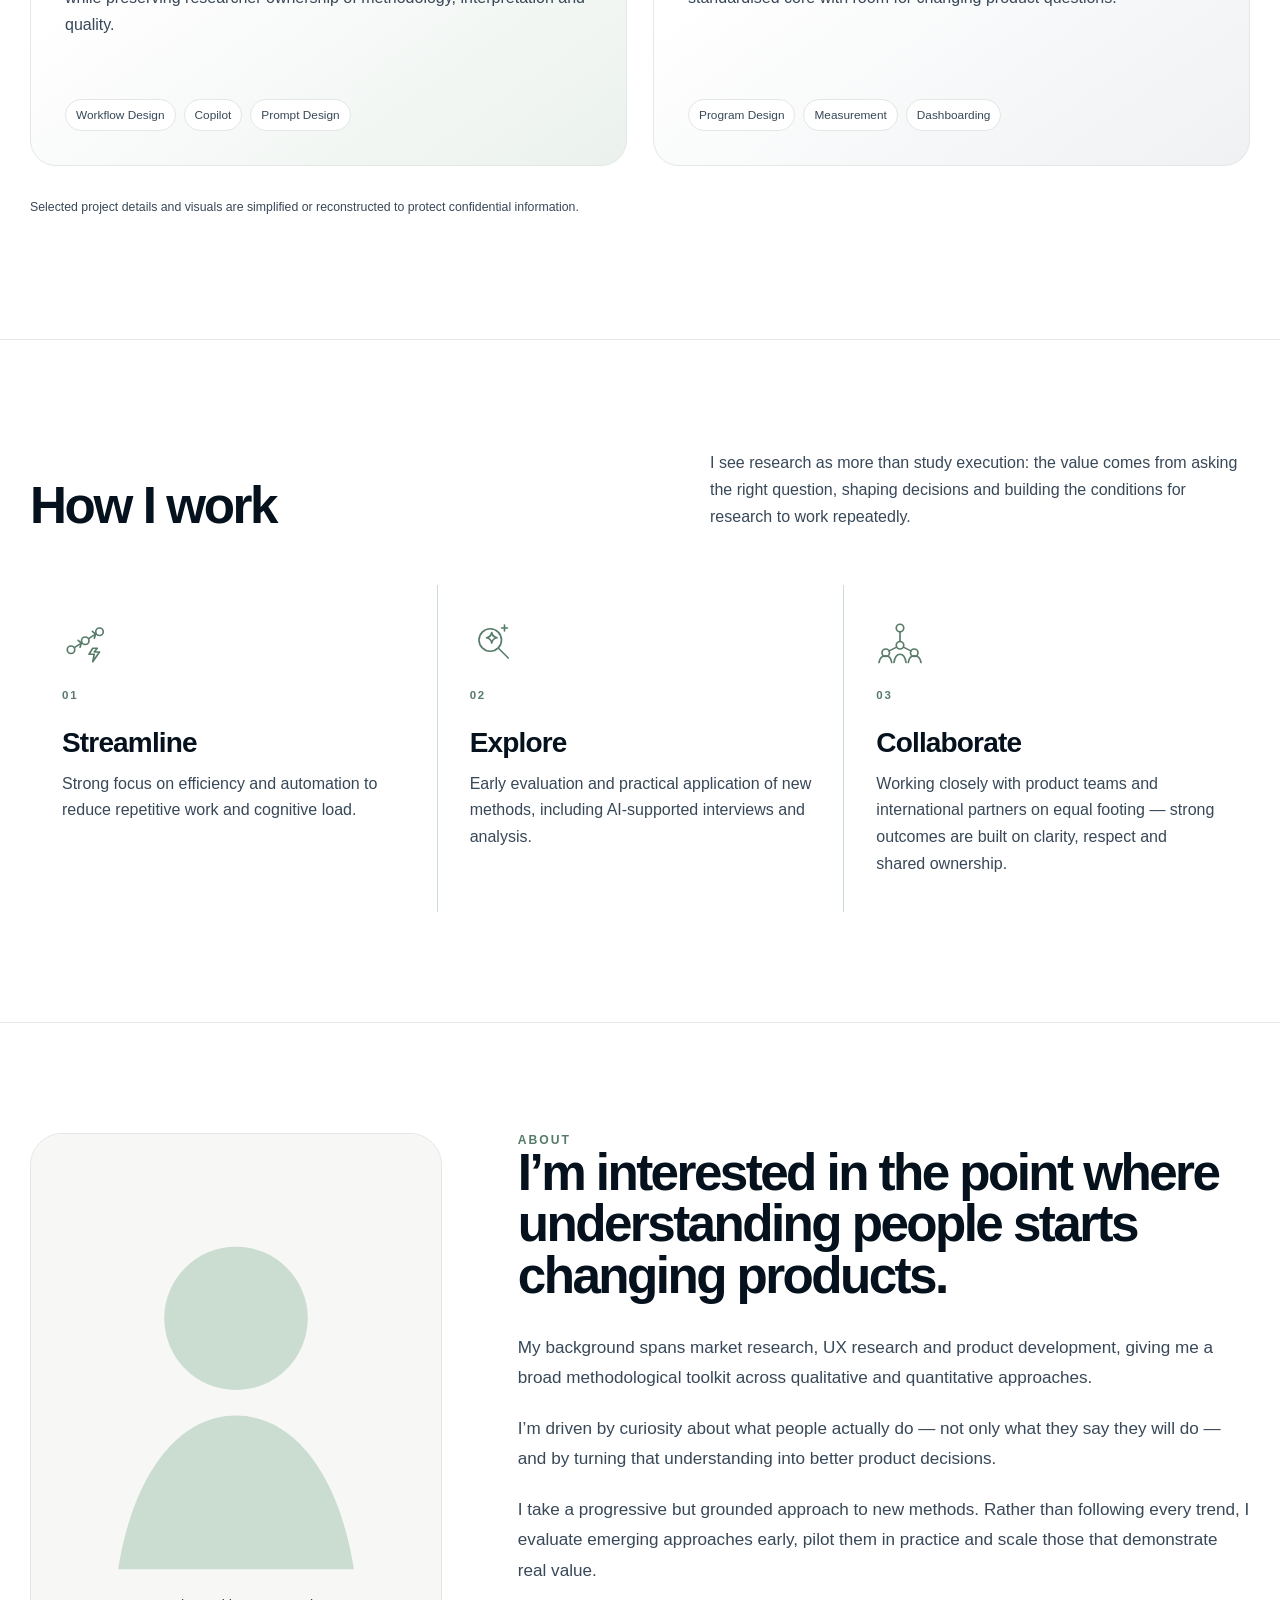
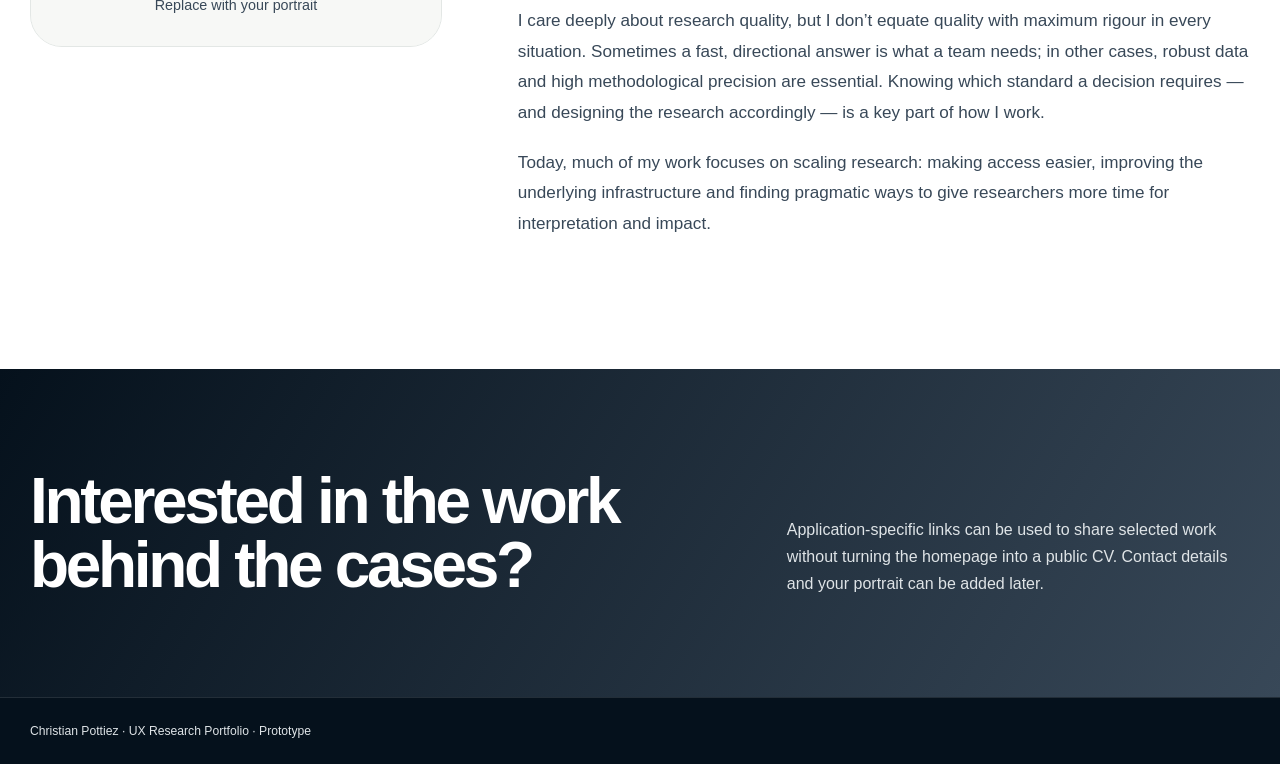
==== commit cb82eac8: "Rewrite About section" ====
--- a/index.html
+++ b/index.html
@@ -50,9 +50,11 @@
 <section class="section" id="about"><div class="wrap about-grid">
 <img class="portrait" src="assets/images/portrait-placeholder.svg?v=20260906-3" alt="Portrait placeholder">
 <div class="about"><div class="eyebrow">About</div><h2>I’m interested in the point where understanding people starts changing products.</h2>
-<p>My background spans market research, UX research and product development. What I enjoy most is not research for its own sake, but creating the conditions for better decisions — whether that means challenging an assumption about a customer journey, building a research capability that works across product teams, or redesigning a workflow with AI.</p>
-<p>Working across both market and UX research has shaped how I look at customer behaviour: not as an isolated usability question, but as part of a broader decision context. I’m equally comfortable discussing study design and evidence as I am working with product teams on what an insight actually means for the experience.</p>
-<p>Today, much of my work focuses on scaling Research: making access easier, improving the underlying infrastructure and finding pragmatic ways to give researchers more time for interpretation and impact.</p>
+<p>My background spans market research, UX research and product development, giving me a broad methodological toolkit across qualitative and quantitative approaches.</p>
+<p>I’m driven by curiosity about what people actually do — not only what they say they will do — and by turning that understanding into better product decisions.</p>
+<p>I take a progressive but grounded approach to new methods. Rather than following every trend, I evaluate emerging approaches early, pilot them in practice and scale those that demonstrate real value.</p>
+<p>I care deeply about research quality, but I don’t equate quality with maximum rigour in every situation. Sometimes a fast, directional answer is what a team needs; in other cases, robust data and high methodological precision are essential. Knowing which standard a decision requires — and designing the research accordingly — is a key part of how I work.</p>
+<p>Today, much of my work focuses on scaling research: making access easier, improving the underlying infrastructure and finding pragmatic ways to give researchers more time for interpretation and impact.</p>
 </div></div></section>
 
 <section class="contact" id="contact"><div class="wrap contact-grid">
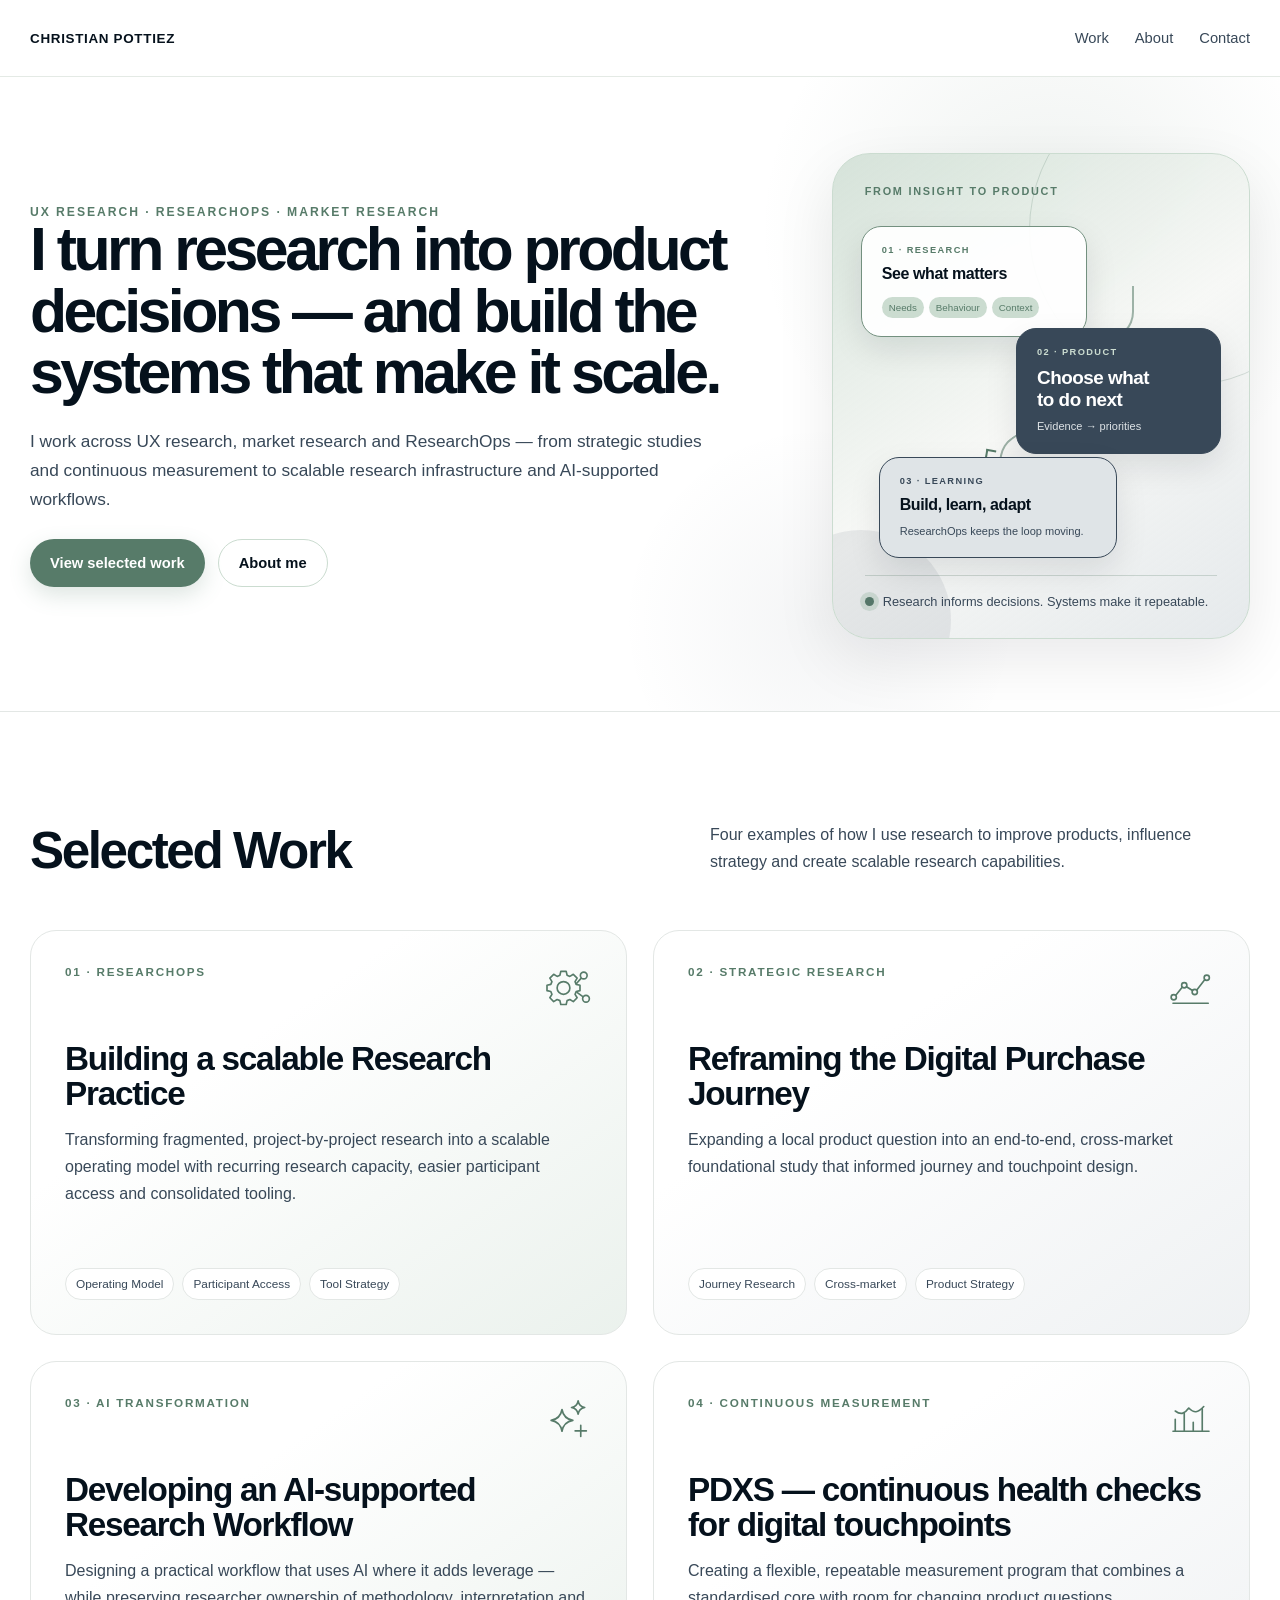
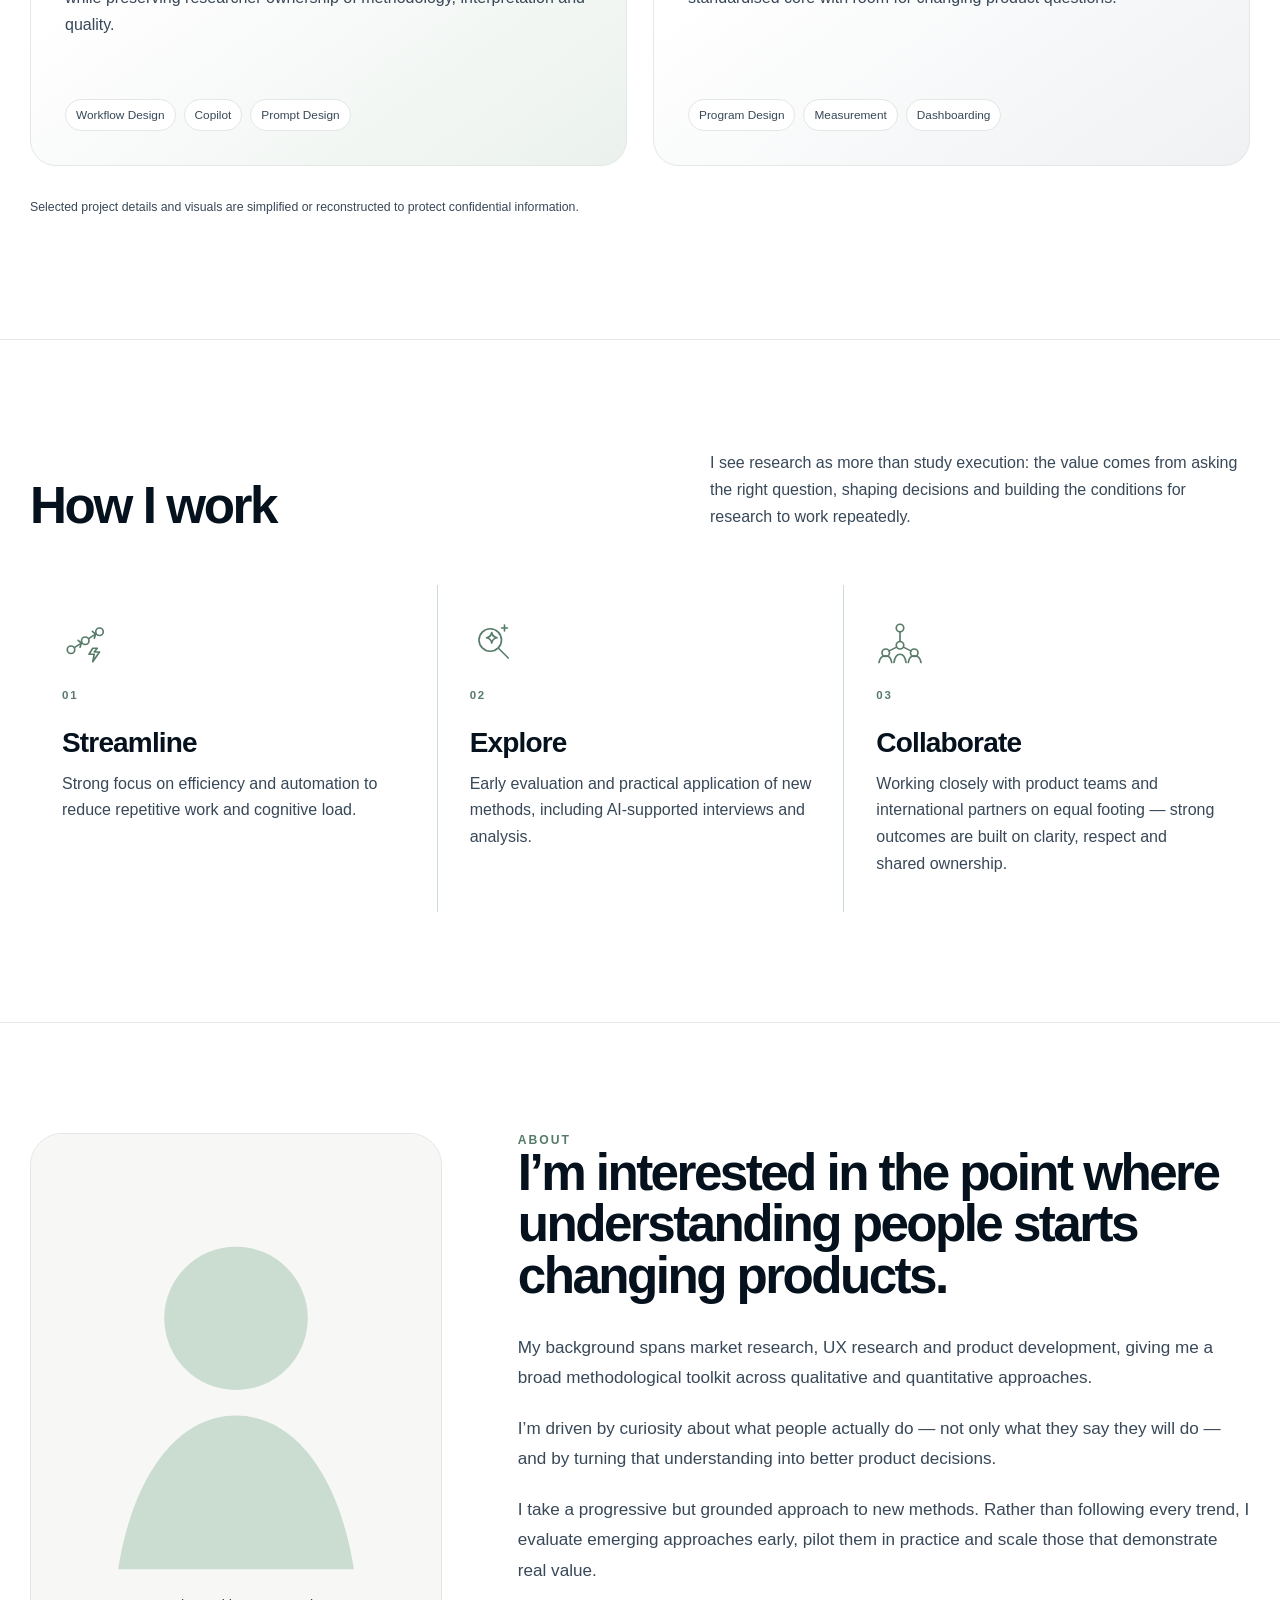
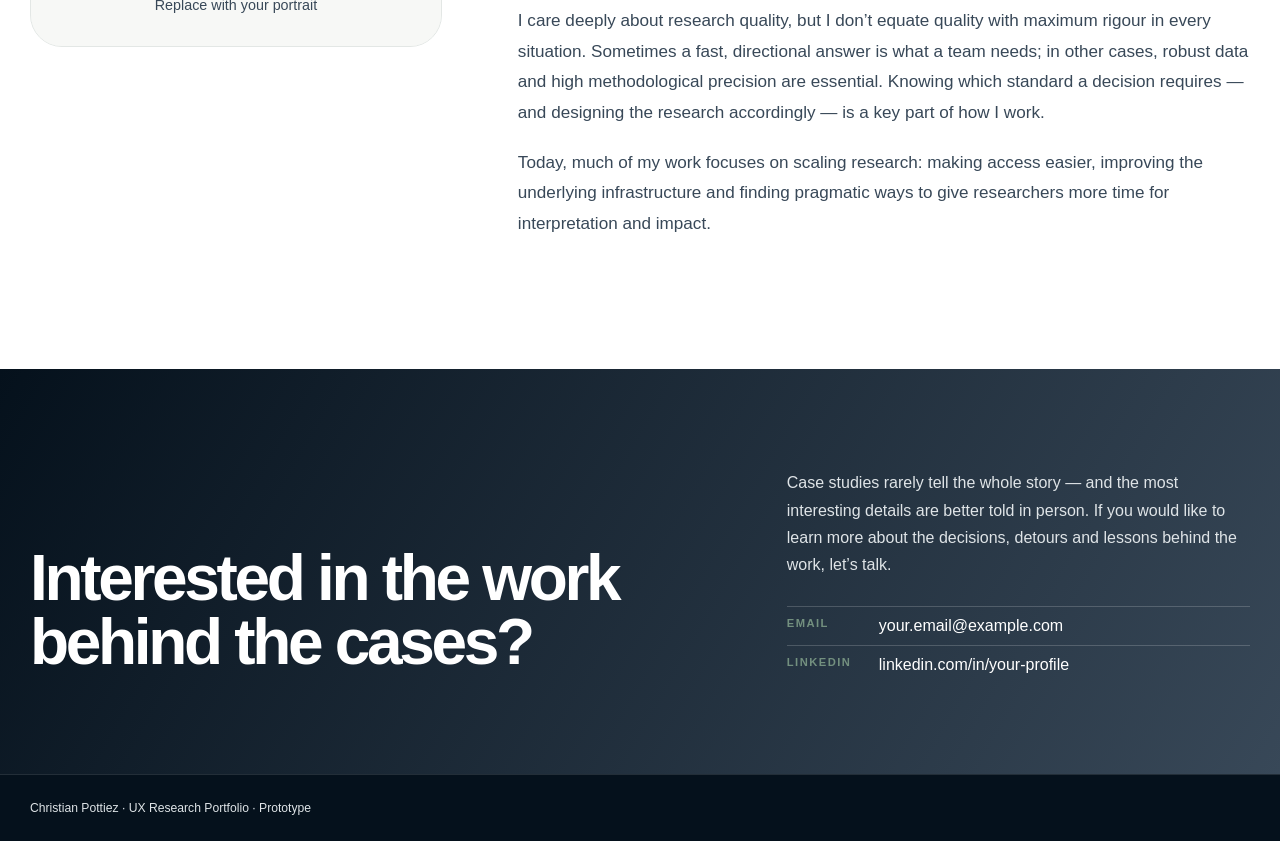
==== commit 35302b2f: "Add portfolio contact invitation" ====
--- a/index.html
+++ b/index.html
@@ -3,7 +3,7 @@
 <meta name="robots" content="noindex,nofollow">
 <title>Christian Pottiez — UX Research, ResearchOps & Market Research</title>
 <link rel="icon" href="assets/icons/favicon.svg?v=20260906-3" type="image/svg+xml">
-<link rel="stylesheet" href="assets/css/styles.css?v=20260906-3">
+<link rel="stylesheet" href="assets/css/styles.css?v=20260906-6">
 </head>
 <body><header class="nav"><div class="wrap nav-inner">
 <a class="brand" href="index.html">Christian Pottiez</a>
@@ -59,6 +59,7 @@
 
 <section class="contact" id="contact"><div class="wrap contact-grid">
 <h2>Interested in the work behind the cases?</h2>
-<p>Application-specific links can be used to share selected work without turning the homepage into a public CV. Contact details and your portrait can be added later.</p>
+<div class="contact-copy"><p>Case studies rarely tell the whole story — and the most interesting details are better told in person. If you would like to learn more about the decisions, detours and lessons behind the work, let’s talk.</p>
+<dl class="contact-details"><div><dt>Email</dt><dd>your.email@example.com</dd></div><div><dt>LinkedIn</dt><dd>linkedin.com/in/your-profile</dd></div></dl></div>
 </div></section>
 </main><footer class="footer"><div class="wrap">Christian Pottiez · UX Research Portfolio · Prototype</div></footer><script src="assets/js/main.js"></script></body></html>
--- a/assets/css/styles.css
+++ b/assets/css/styles.css
@@ -51,6 +51,7 @@
 .about-grid{display:grid;grid-template-columns:.72fr 1.28fr;gap:76px;align-items:start}.portrait{border-radius:32px;border:1px solid var(--line);background:var(--sage-bg)}
 .about h2{font-size:clamp(2.5rem,4vw,4.2rem);line-height:1;letter-spacing:-.05em;margin:0 0 32px}.about p{font-size:1.07rem;color:var(--slate);line-height:1.78;margin:0 0 20px}
 .contact{padding:100px 0;background:linear-gradient(120deg,var(--ink) 0%,var(--slate) 100%);color:#fff}.contact-grid{display:grid;grid-template-columns:1.2fr .8fr;gap:62px;align-items:end}.contact h2{font-size:clamp(2.6rem,5vw,5rem);line-height:1;letter-spacing:-.052em;margin:0}.contact p{color:var(--blue-soft);line-height:1.7;margin:0}
+.contact-details{display:grid;gap:10px;margin:28px 0 0}.contact-details div{display:grid;grid-template-columns:76px minmax(0,1fr);gap:16px;padding-top:10px;border-top:1px solid rgba(255,255,255,.18)}.contact-details dt{color:var(--sage-2);font-size:.7rem;font-weight:760;letter-spacing:.13em;text-transform:uppercase}.contact-details dd{margin:0;color:#fff;overflow-wrap:anywhere}
 .footer{padding:26px 0;background:var(--ink);border-top:1px solid rgba(255,255,255,.12);color:var(--blue-soft);font-size:.76rem}
 
 .case-hero{padding:102px 0 72px}.case-hero h1{max-width:1030px}.case-lede{font-size:1.16rem;line-height:1.72;color:var(--slate);max-width:830px;margin:30px 0 0}
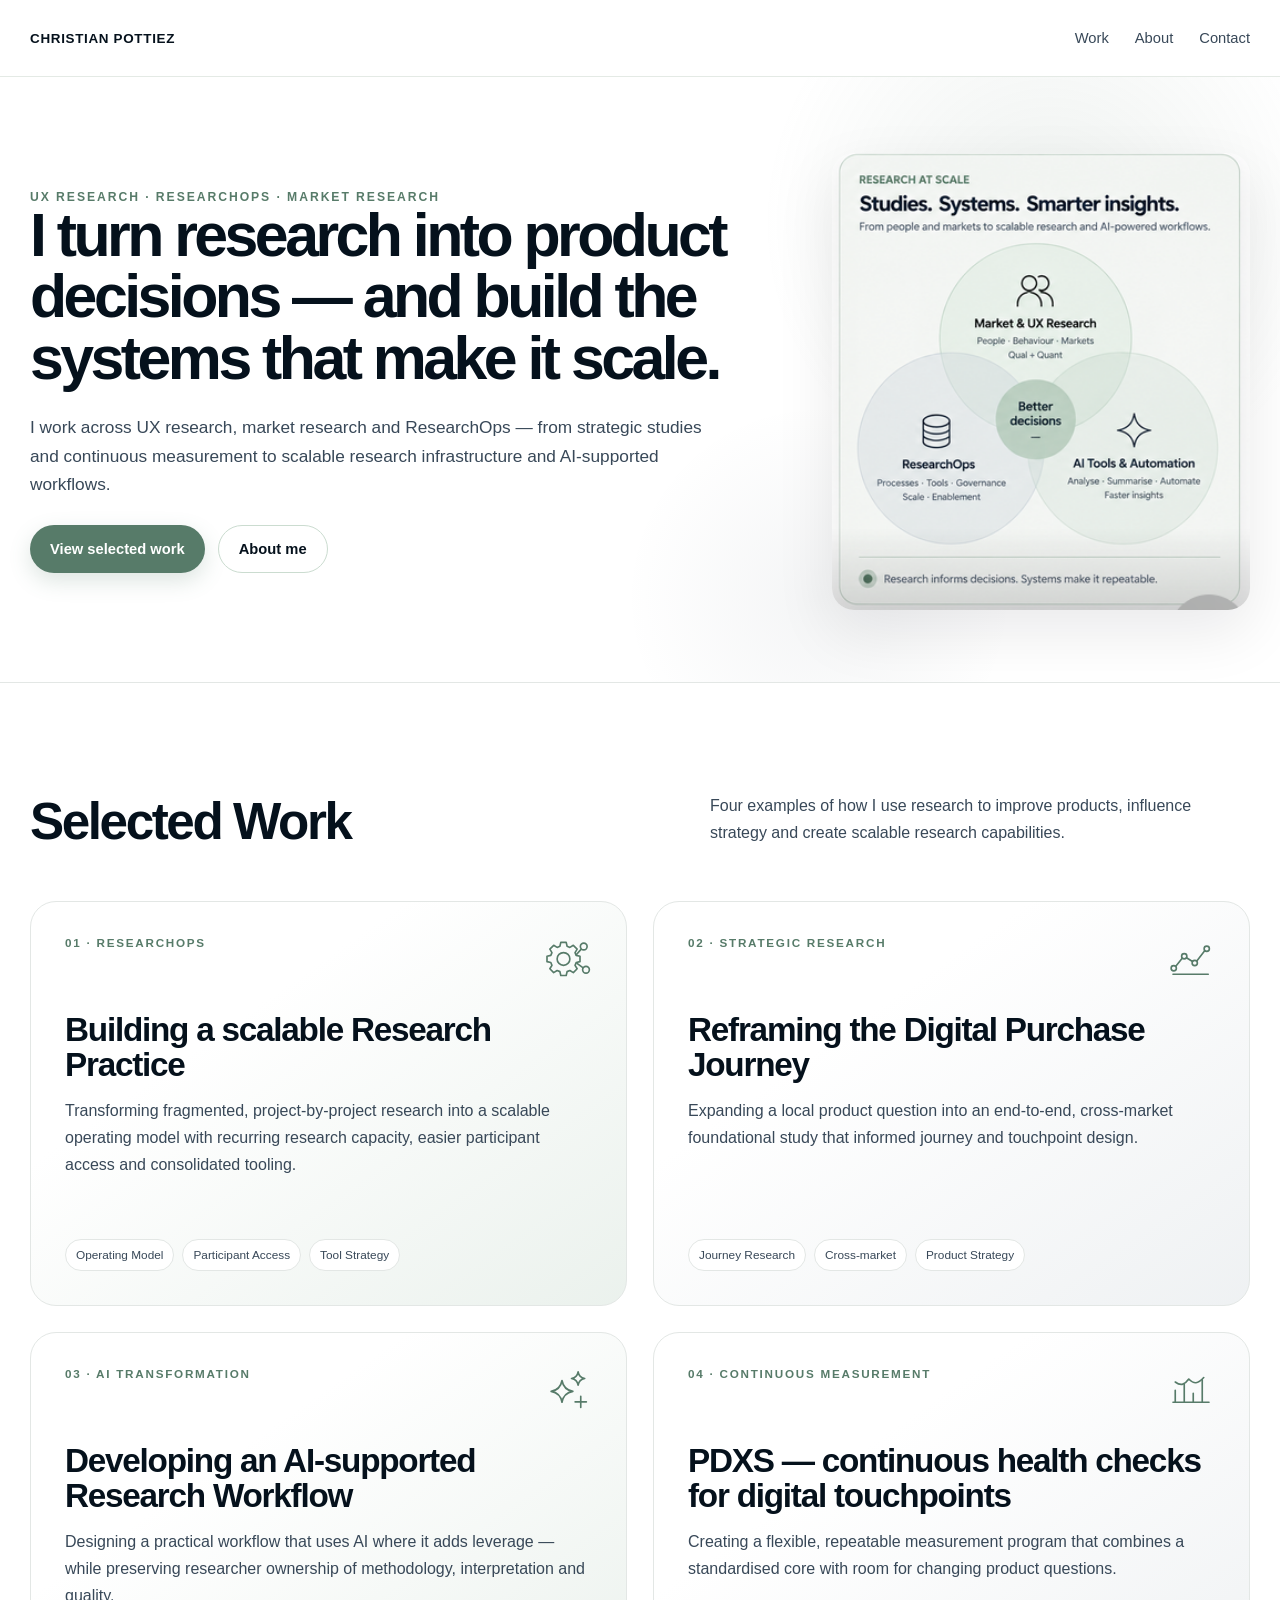
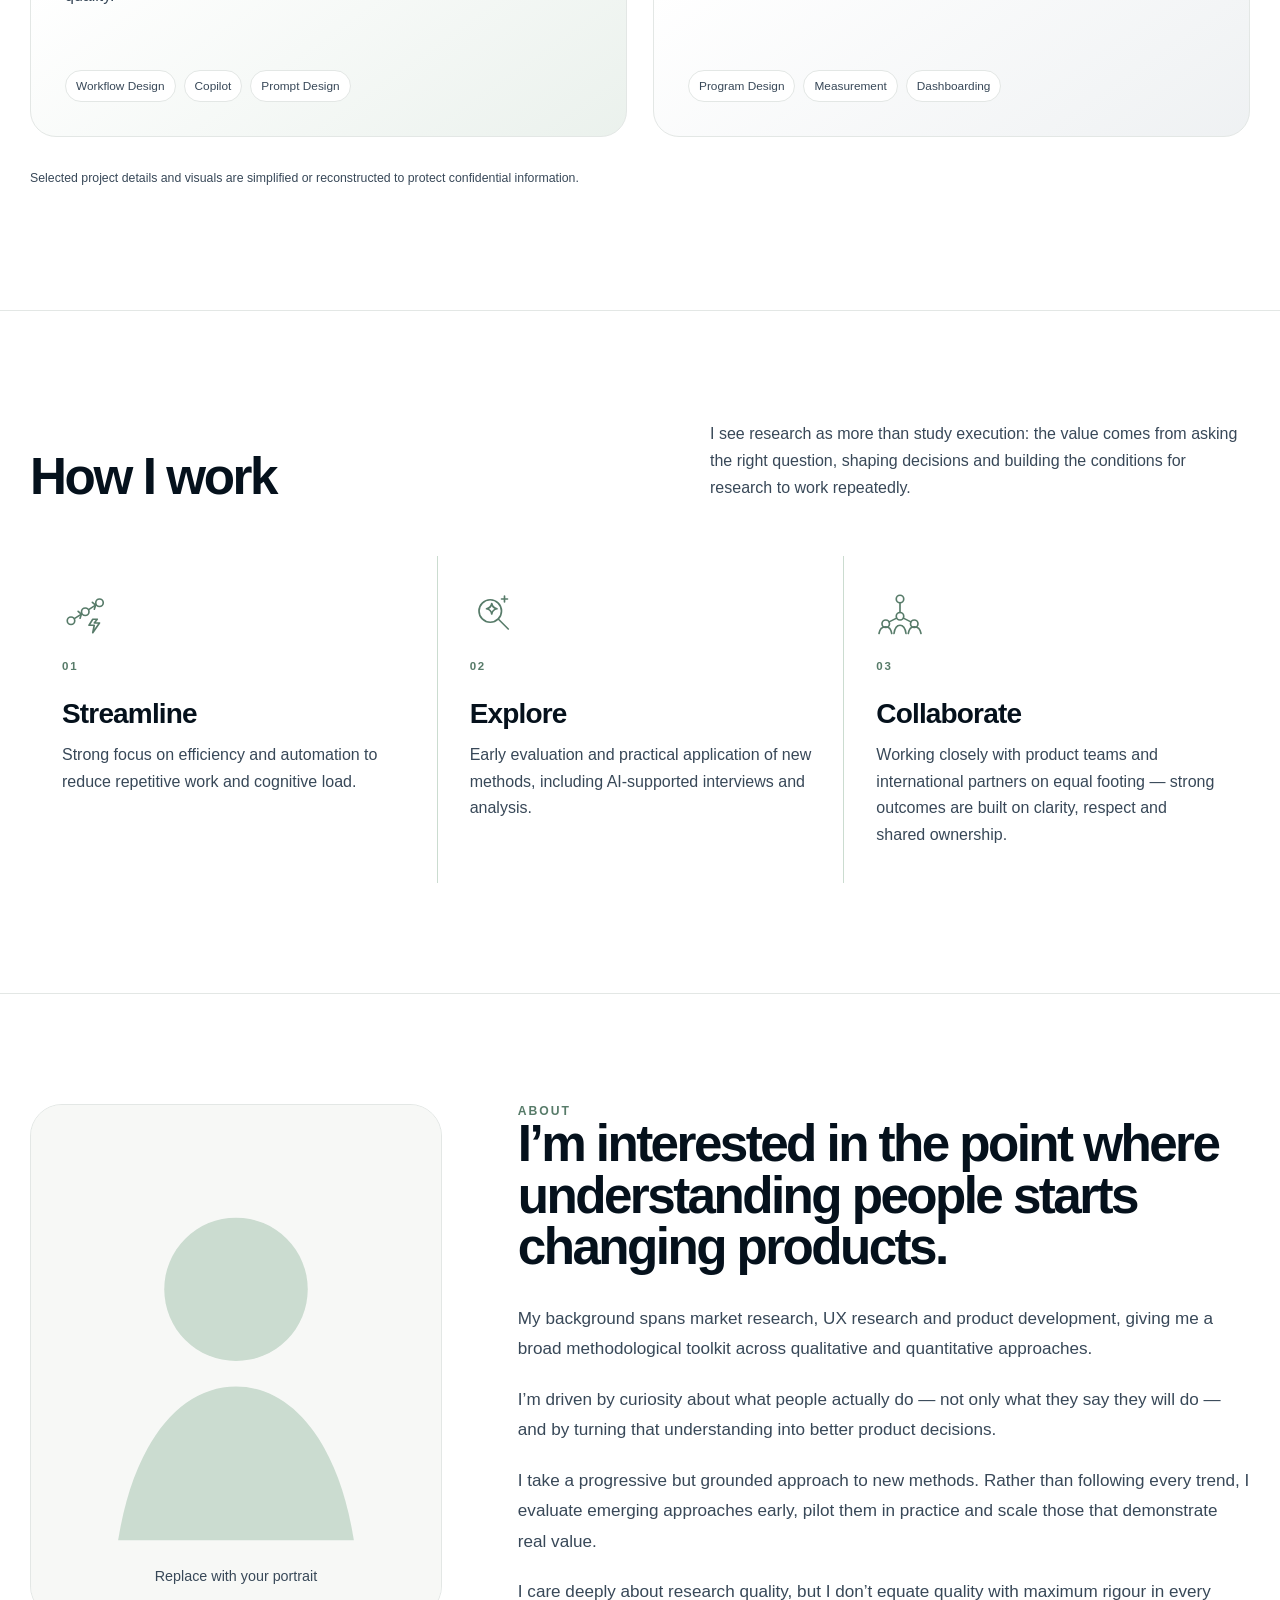
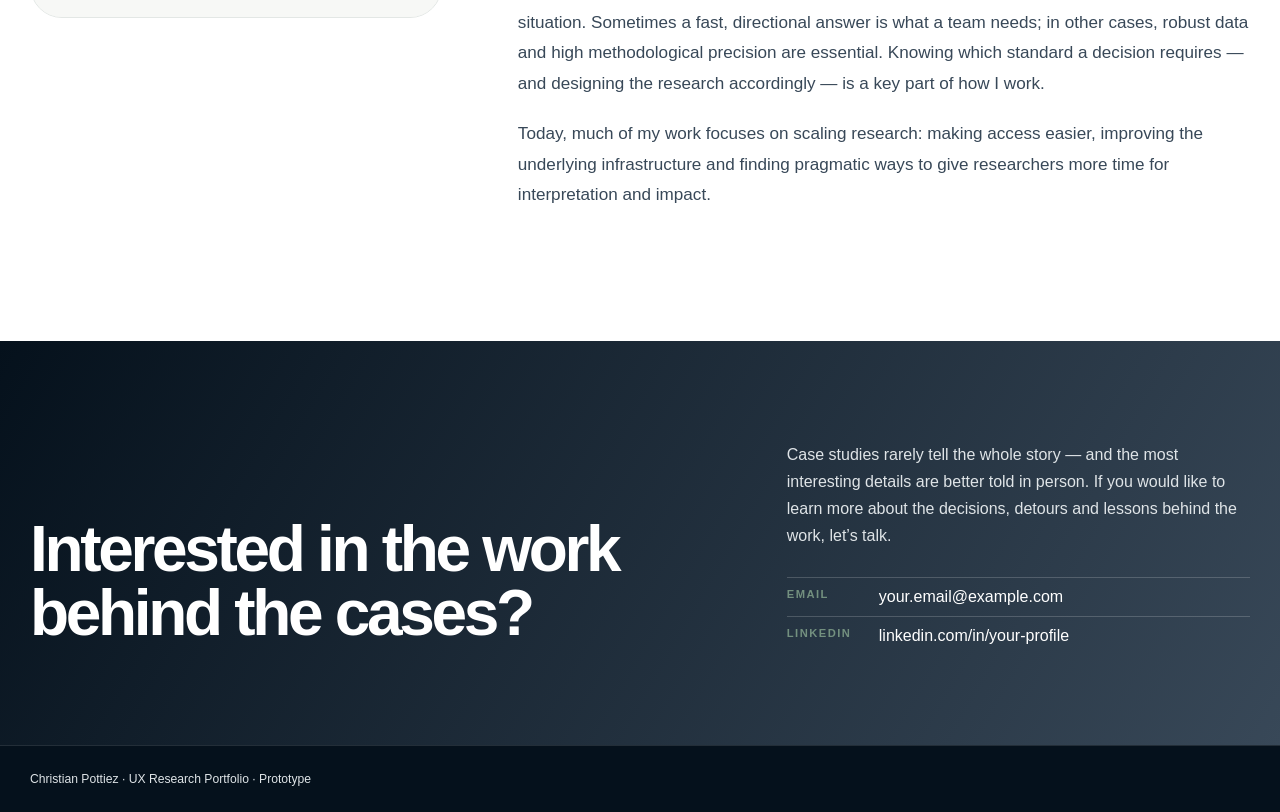
==== commit d3480dd3: "Update purchase journey and homepage hero" ====
--- a/index.html
+++ b/index.html
@@ -3,7 +3,7 @@
 <meta name="robots" content="noindex,nofollow">
 <title>Christian Pottiez — UX Research, ResearchOps & Market Research</title>
 <link rel="icon" href="assets/icons/favicon.svg?v=20260906-3" type="image/svg+xml">
-<link rel="stylesheet" href="assets/css/styles.css?v=20260906-6">
+<link rel="stylesheet" href="assets/css/styles.css?v=20260910-7">
 </head>
 <body><header class="nav"><div class="wrap nav-inner">
 <a class="brand" href="index.html">Christian Pottiez</a>
@@ -17,15 +17,7 @@
 <p class="hero-copy">I work across UX research, market research and ResearchOps — from strategic studies and continuous measurement to scalable research infrastructure and AI-supported workflows.</p>
 <div class="button-row"><a class="btn btn-dark" href="#work">View selected work</a><a class="btn btn-light" href="#about">About me</a></div>
 </div>
-<div class="hero-art" aria-hidden="true">
-<div class="hero-art-kicker">From insight to product</div>
-<div class="product-loop">
-<span class="loop-connector connector-one"></span><span class="loop-connector connector-two"></span>
-<div class="loop-card loop-research"><span>01 · RESEARCH</span><strong>See what matters</strong><div class="loop-pills"><small>Needs</small><small>Behaviour</small><small>Context</small></div></div>
-<div class="loop-card loop-decide"><span>02 · PRODUCT</span><strong>Choose what<br>to do next</strong><small>Evidence → priorities</small></div>
-<div class="loop-card loop-learn"><span>03 · LEARNING</span><strong>Build, learn, adapt</strong><small>ResearchOps keeps the loop moving.</small></div>
-</div>
-<div class="hero-art-label"><i></i>Research informs decisions. Systems make it repeatable.</div></div>
+<img class="hero-graphic" src="assets/images/hero-research-at-scale.png" alt="Research at scale: Market and UX Research, ResearchOps, and AI Tools and Automation overlap to support better decisions.">
 </div></section>
 
 <section class="section" id="work"><div class="wrap">
--- a/assets/css/styles.css
+++ b/assets/css/styles.css
@@ -20,6 +20,7 @@
 h1{font-size:clamp(3.1rem,6vw,6.25rem);line-height:.98;letter-spacing:-.058em;margin:0}
 .hero h1{font-size:clamp(3.75rem,4.75vw,4.35rem);line-height:1.01;max-width:750px}
 .hero-copy{font-size:1.08rem;color:var(--slate);line-height:1.66;max-width:700px;margin:24px 0 26px}
+.hero-graphic{width:100%;max-width:480px;justify-self:end;border-radius:22px;box-shadow:var(--shadow)}
 .hero-art{min-height:486px;border:1px solid var(--sage-soft);border-radius:38px;background:linear-gradient(145deg,rgba(203,220,208,.78) 0%,#f7f8f6 52%,rgba(223,228,231,.8) 100%);box-shadow:var(--shadow);position:relative;overflow:hidden;padding:32px}
 .hero-art:before{content:"";position:absolute;width:310px;height:310px;border:1px solid rgba(87,123,105,.22);border-radius:50%;right:-92px;top:-80px}.hero-art:after{content:"";position:absolute;width:180px;height:180px;border-radius:50%;background:rgba(56,72,88,.09);left:-62px;bottom:-72px}
 .hero-art-kicker{position:relative;z-index:2;font-size:.68rem;line-height:1;text-transform:uppercase;letter-spacing:.16em;color:var(--sage);font-weight:760}
@@ -69,6 +70,7 @@
 
 @media(max-width:920px){
   .hero-grid,.about-grid,.contact-grid,.split{grid-template-columns:1fr}
+  .hero-graphic{justify-self:center}
   .hero{padding-top:68px}.hero h1{max-width:780px}.hero-art{min-height:430px}.case-grid{grid-template-columns:1fr}
   .how-grid{grid-template-columns:1fr}.how{border-left:0;border-top:1px solid var(--sage-soft)}.how:first-child{border-top:0}
   .section-head{display:block}.section-head p{margin-top:22px}
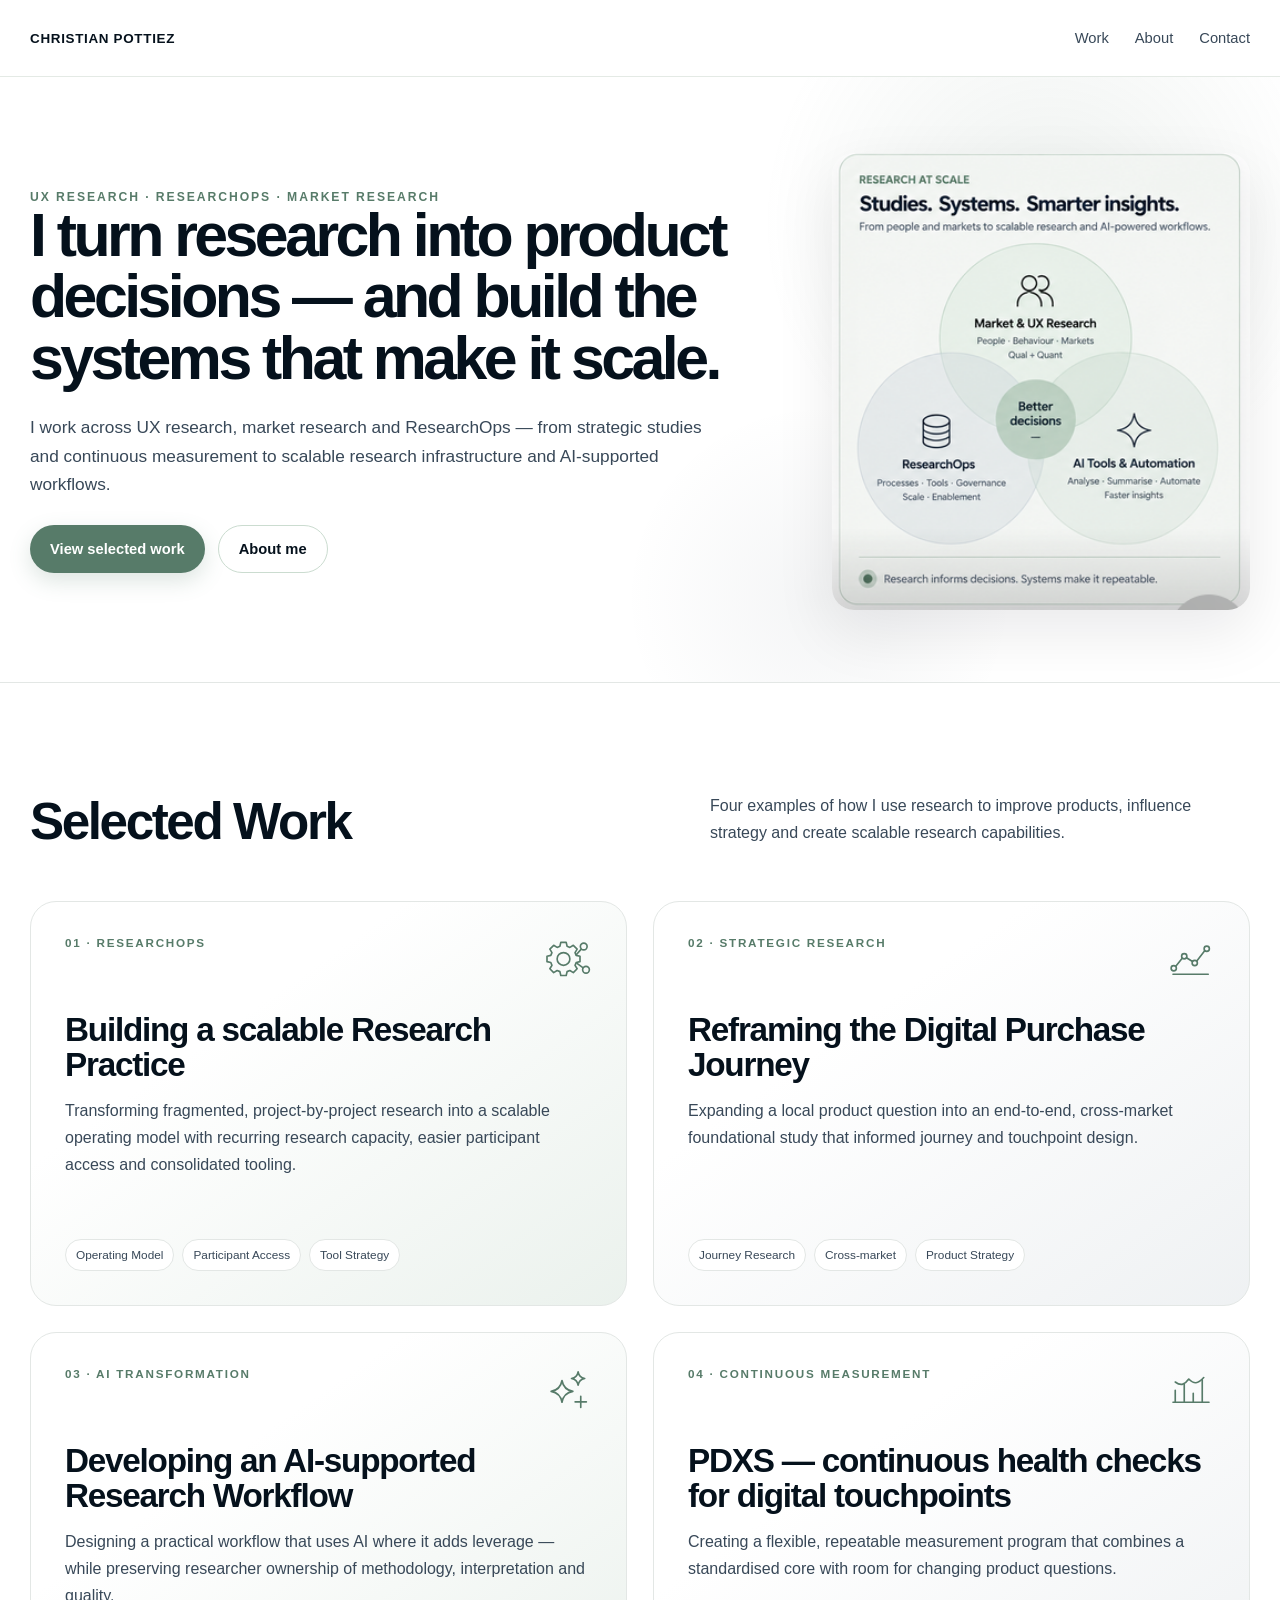
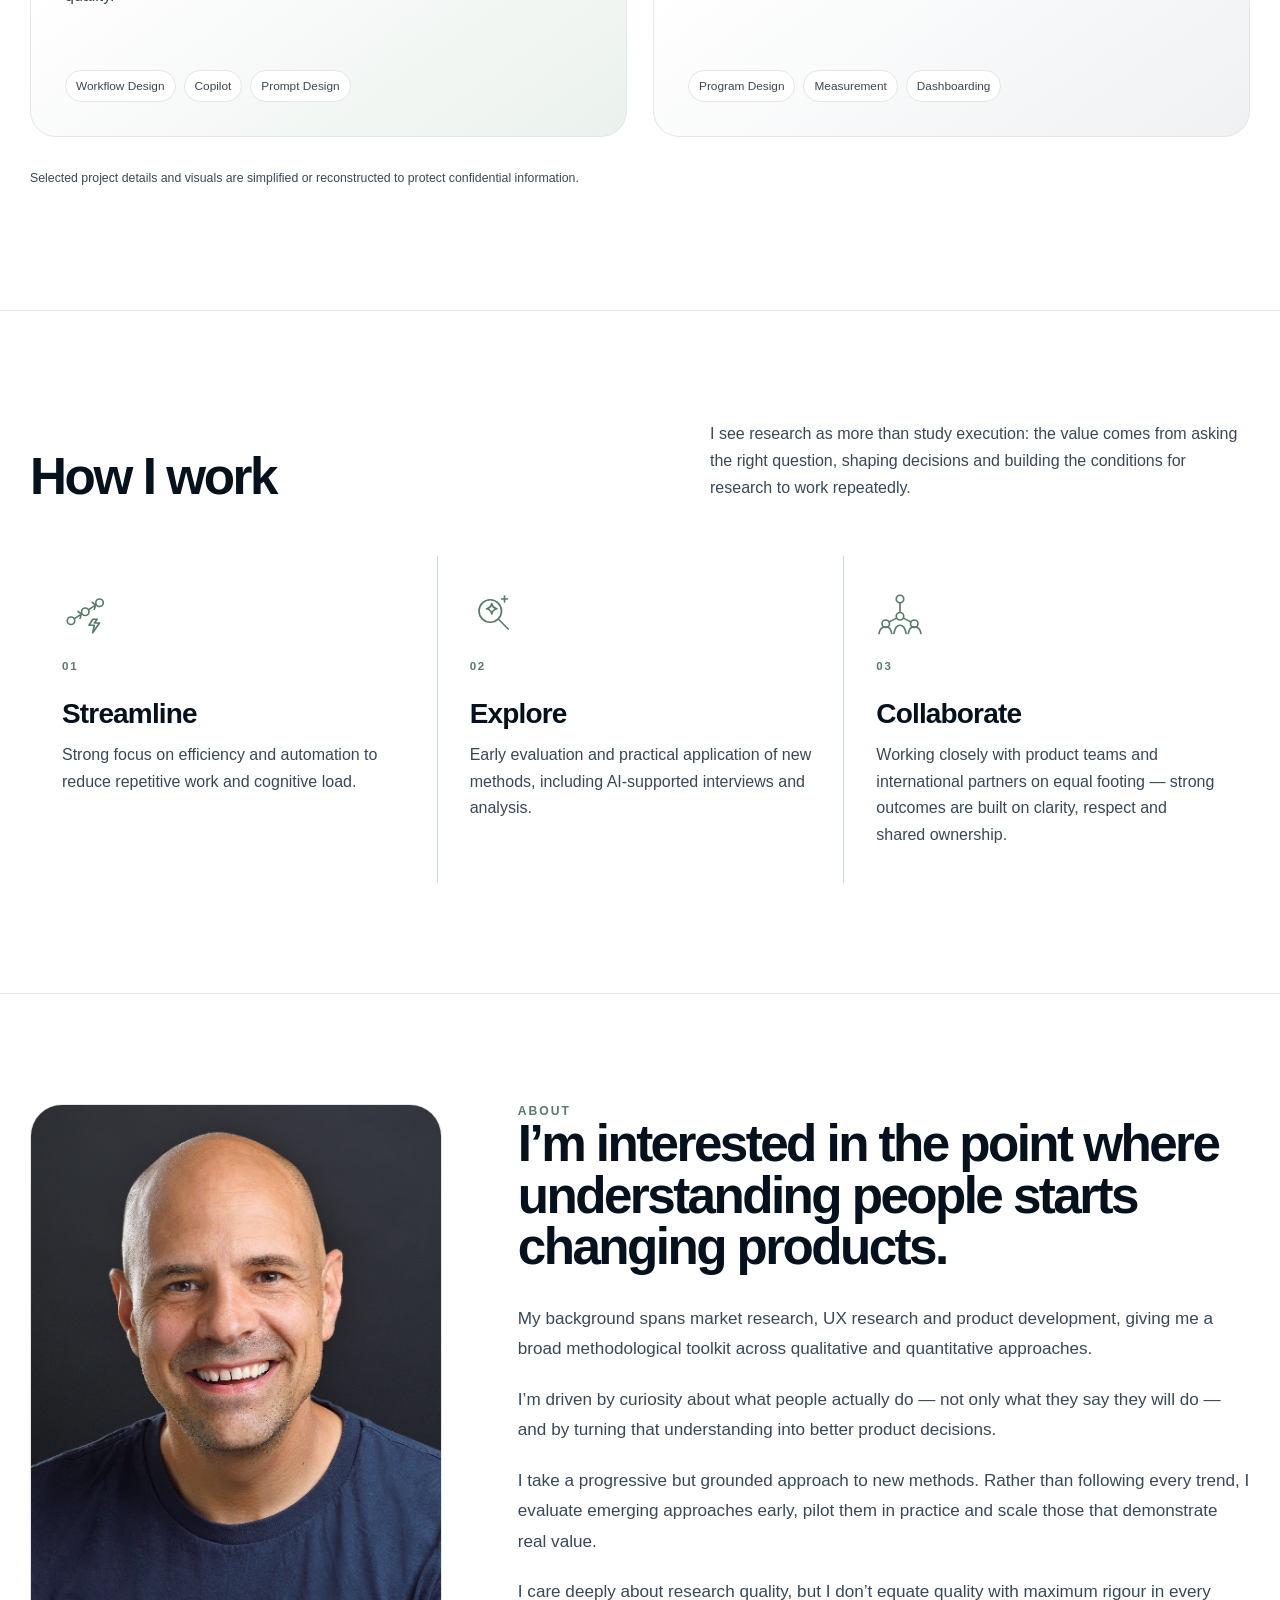
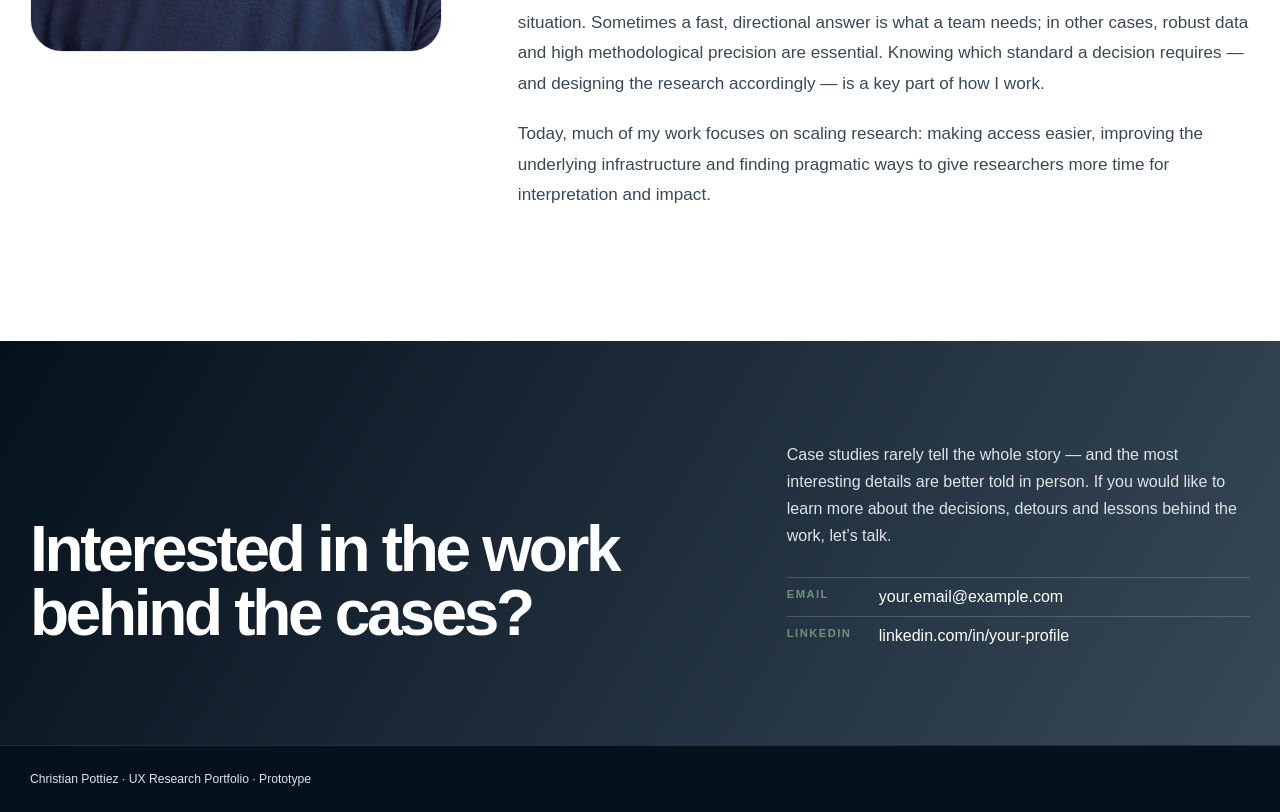
==== commit e915f467: "Replace portrait placeholder with profile photo" ====
--- a/index.html
+++ b/index.html
@@ -40,7 +40,7 @@
 </div></div></section>
 
 <section class="section" id="about"><div class="wrap about-grid">
-<img class="portrait" src="assets/images/portrait-placeholder.svg?v=20260906-3" alt="Portrait placeholder">
+<img class="portrait" src="assets/images/www.foto-gallas.de_10.06.21_018-B.jpg?v=20260913-1" alt="Portrait of Christian Pottiez">
 <div class="about"><div class="eyebrow">About</div><h2>I’m interested in the point where understanding people starts changing products.</h2>
 <p>My background spans market research, UX research and product development, giving me a broad methodological toolkit across qualitative and quantitative approaches.</p>
 <p>I’m driven by curiosity about what people actually do — not only what they say they will do — and by turning that understanding into better product decisions.</p>
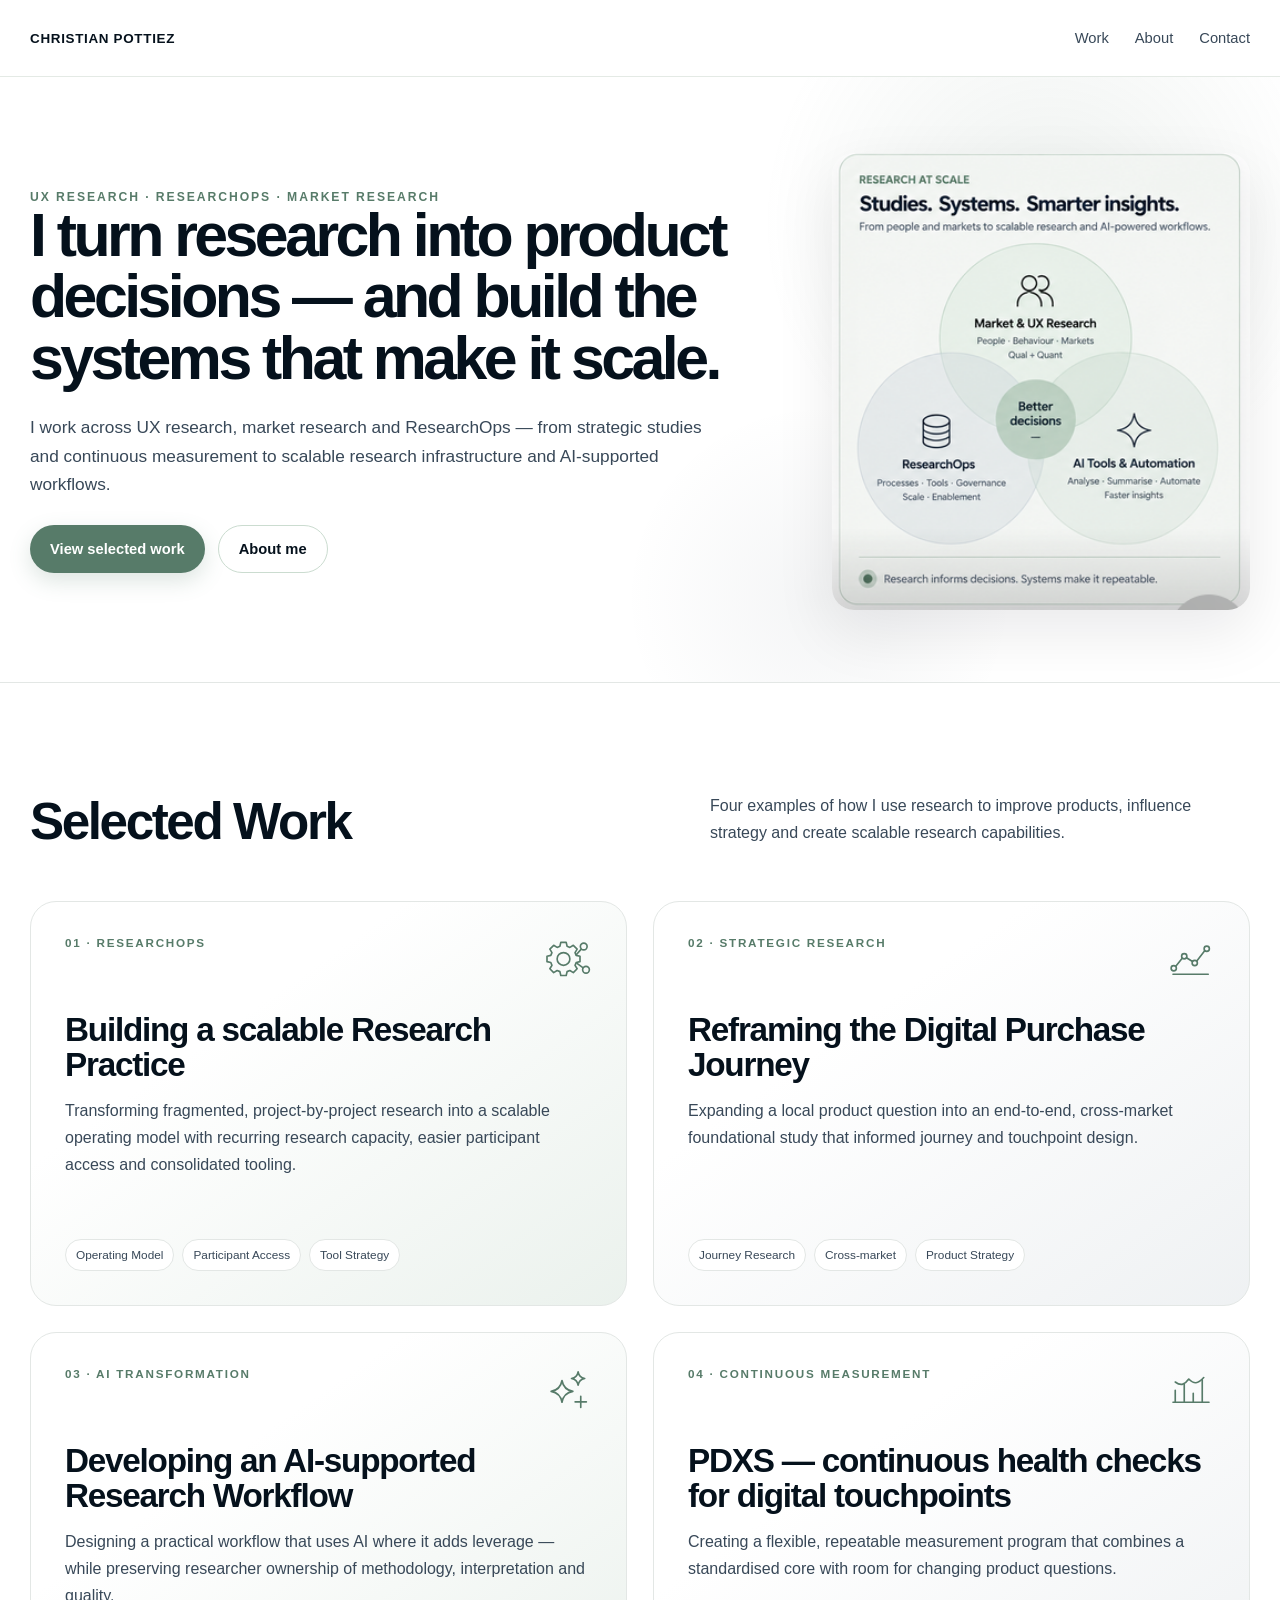
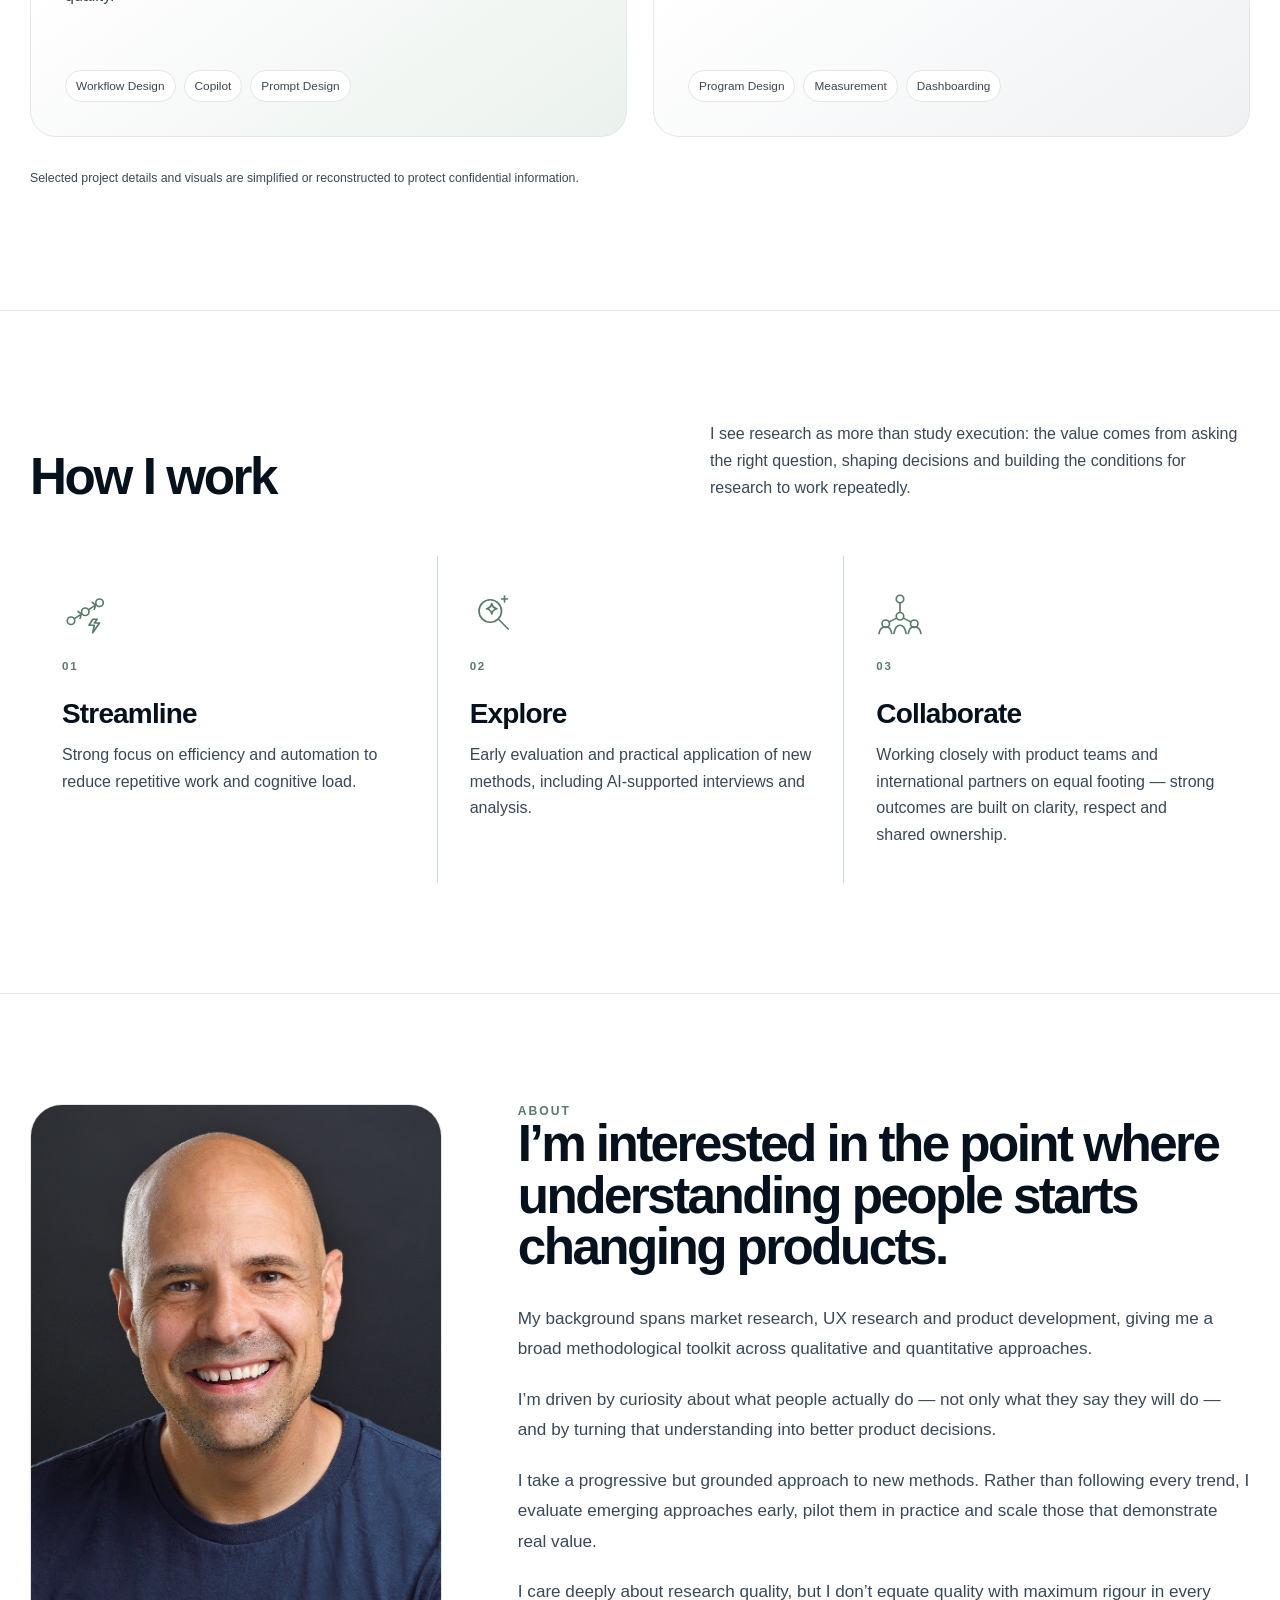
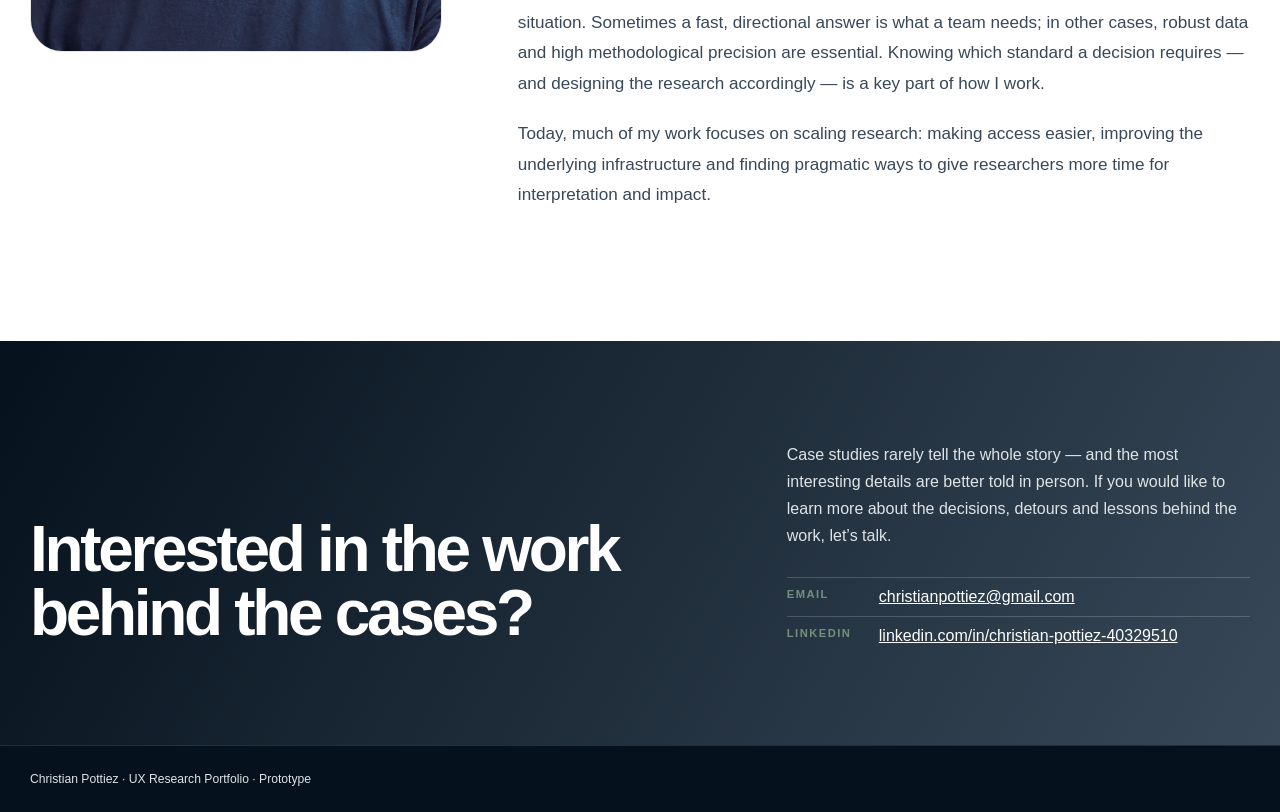
==== commit c9d37a89: "Update portfolio contact details" ====
--- a/index.html
+++ b/index.html
@@ -52,6 +52,6 @@
 <section class="contact" id="contact"><div class="wrap contact-grid">
 <h2>Interested in the work behind the cases?</h2>
 <div class="contact-copy"><p>Case studies rarely tell the whole story — and the most interesting details are better told in person. If you would like to learn more about the decisions, detours and lessons behind the work, let’s talk.</p>
-<dl class="contact-details"><div><dt>Email</dt><dd>your.email@example.com</dd></div><div><dt>LinkedIn</dt><dd>linkedin.com/in/your-profile</dd></div></dl></div>
+<dl class="contact-details"><div><dt>Email</dt><dd><a href="mailto:christianpottiez@gmail.com">christianpottiez@gmail.com</a></dd></div><div><dt>LinkedIn</dt><dd><a href="https://www.linkedin.com/in/christian-pottiez-40329510" target="_blank" rel="noopener noreferrer">linkedin.com/in/christian-pottiez-40329510</a></dd></div></dl></div>
 </div></section>
 </main><footer class="footer"><div class="wrap">Christian Pottiez · UX Research Portfolio · Prototype</div></footer><script src="assets/js/main.js"></script></body></html>
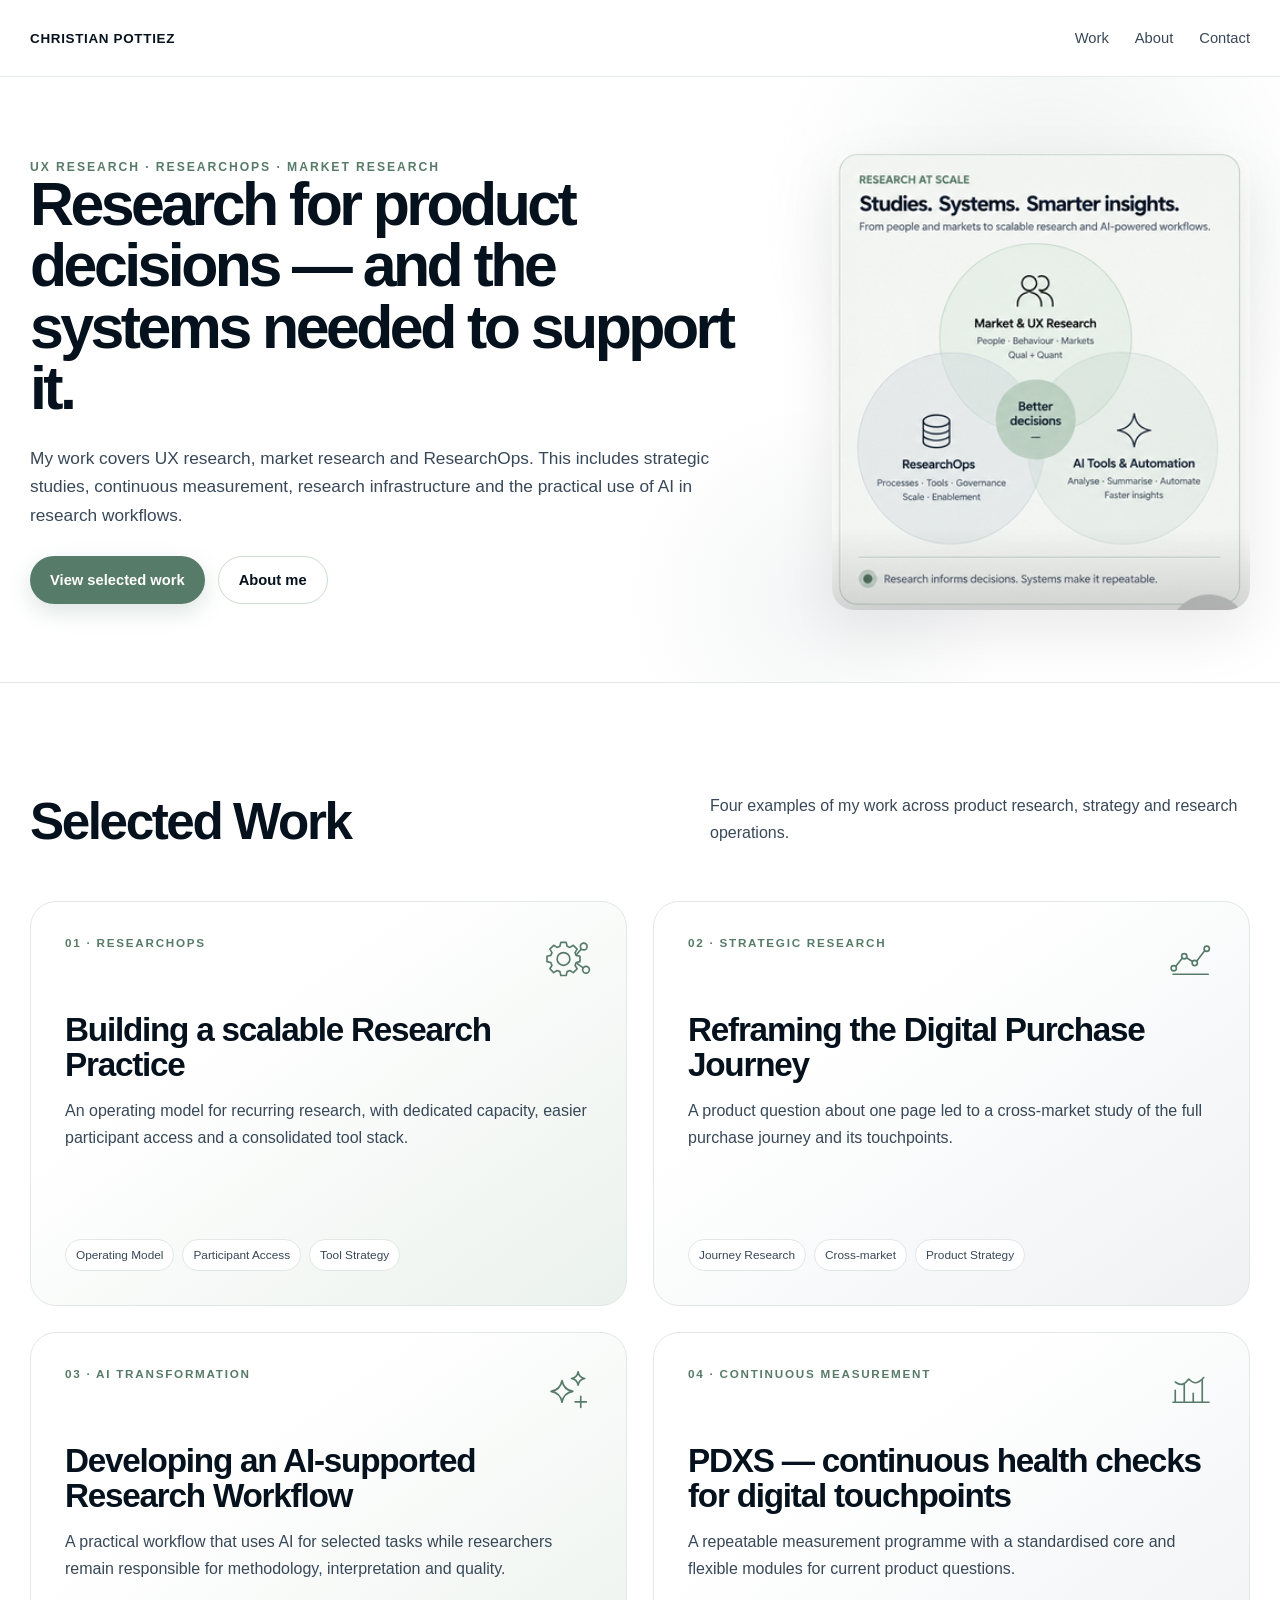
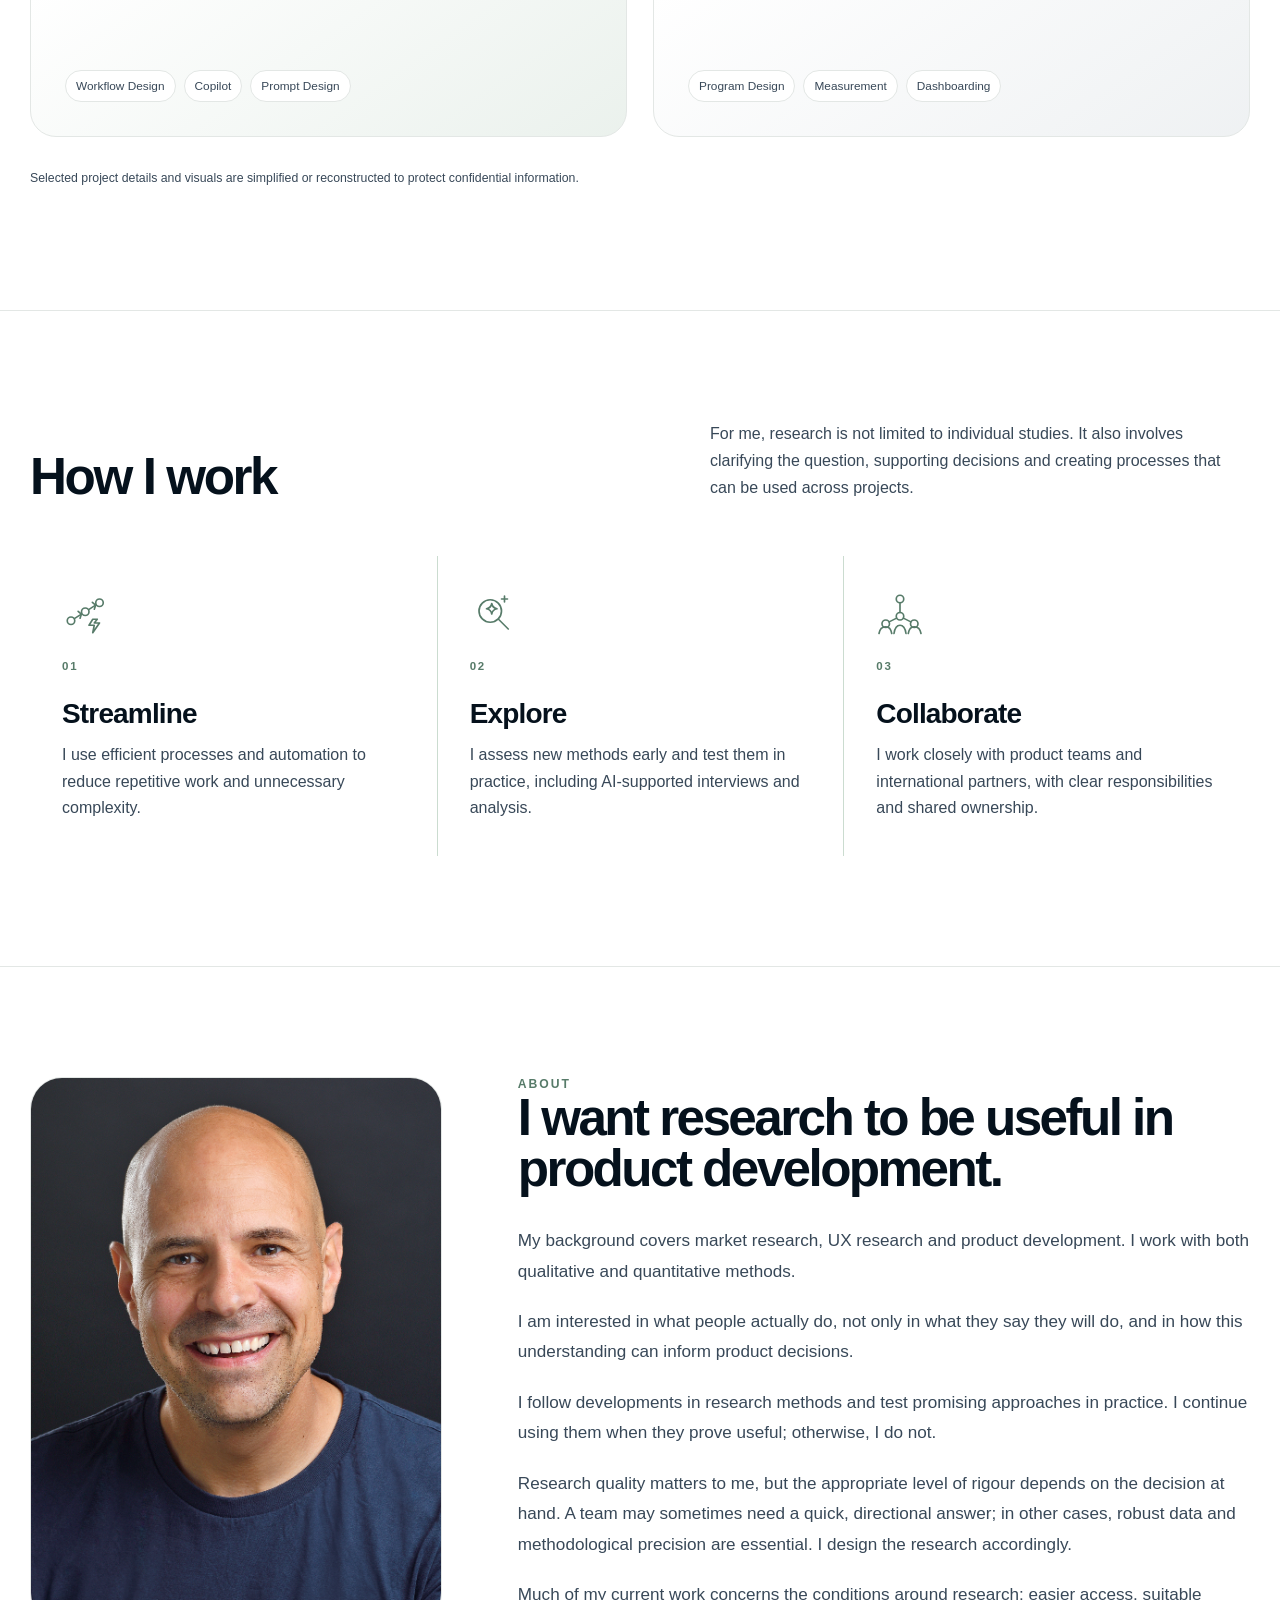
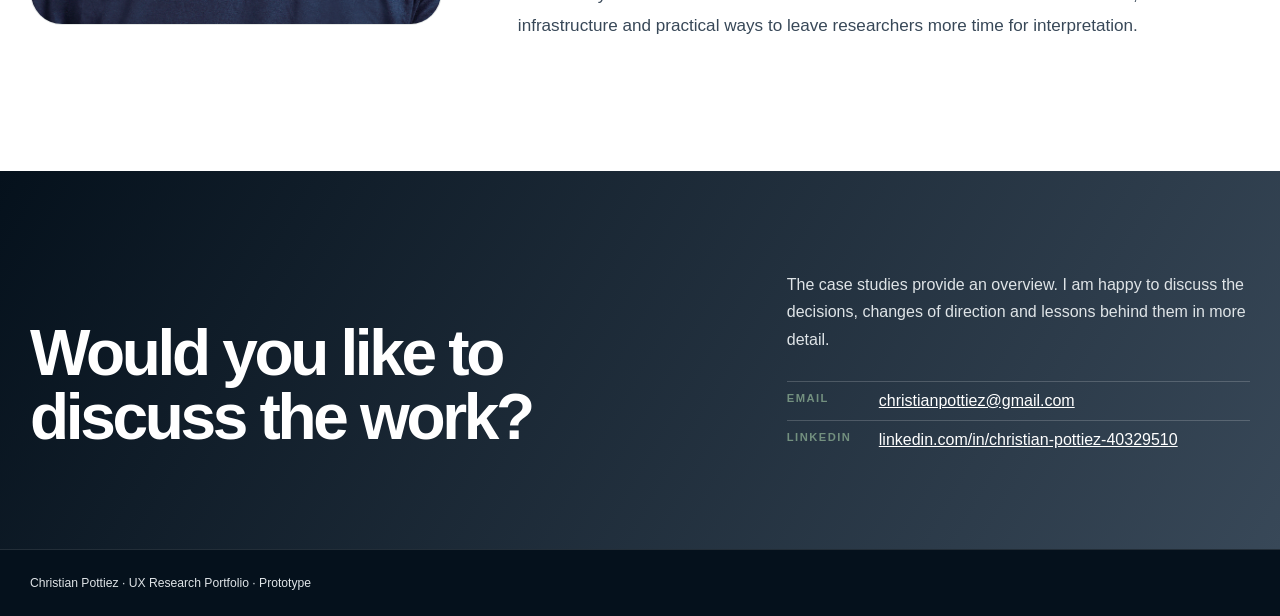
==== commit 51390bf4: "Refine portfolio copy for a more natural tone" ====
--- a/index.html
+++ b/index.html
@@ -13,45 +13,45 @@
 <section class="hero"><div class="wrap hero-grid">
 <div>
 <div class="eyebrow">UX Research · ResearchOps · Market Research</div>
-<h1>I turn research into product decisions — and build the systems that make it scale.</h1>
-<p class="hero-copy">I work across UX research, market research and ResearchOps — from strategic studies and continuous measurement to scalable research infrastructure and AI-supported workflows.</p>
+<h1>Research for product decisions — and the systems needed to support it.</h1>
+<p class="hero-copy">My work covers UX research, market research and ResearchOps. This includes strategic studies, continuous measurement, research infrastructure and the practical use of AI in research workflows.</p>
 <div class="button-row"><a class="btn btn-dark" href="#work">View selected work</a><a class="btn btn-light" href="#about">About me</a></div>
 </div>
 <img class="hero-graphic" src="assets/images/hero-research-at-scale.png" alt="Research at scale: Market and UX Research, ResearchOps, and AI Tools and Automation overlap to support better decisions.">
 </div></section>
 
 <section class="section" id="work"><div class="wrap">
-<div class="section-head"><h2>Selected Work</h2><p>Four examples of how I use research to improve products, influence strategy and create scalable research capabilities.</p></div>
+<div class="section-head"><h2>Selected Work</h2><p>Four examples of my work across product research, strategy and research operations.</p></div>
 <div class="case-grid">
-<a class="case-card" href="work/researchops/"><div><div class="case-top"><span class="case-no">01 · RESEARCHOPS</span><img class="case-icon" src="assets/icons/researchops.svg?v=20260906-4" alt=""></div><h3>Building a scalable Research Practice</h3><p>Transforming fragmented, project-by-project research into a scalable operating model with recurring research capacity, easier participant access and consolidated tooling.</p></div><div class="tags"><span class="tag">Operating Model</span><span class="tag">Participant Access</span><span class="tag">Tool Strategy</span></div></a>
-<a class="case-card" href="work/purchase-journey/"><div><div class="case-top"><span class="case-no">02 · STRATEGIC RESEARCH</span><img class="case-icon" src="assets/icons/purchase-journey.svg?v=20260906-3" alt=""></div><h3>Reframing the Digital Purchase Journey</h3><p>Expanding a local product question into an end-to-end, cross-market foundational study that informed journey and touchpoint design.</p></div><div class="tags"><span class="tag">Journey Research</span><span class="tag">Cross-market</span><span class="tag">Product Strategy</span></div></a>
-<a class="case-card" href="work/ai-research/"><div><div class="case-top"><span class="case-no">03 · AI TRANSFORMATION</span><img class="case-icon" src="assets/icons/ai-research.svg?v=20260906-4" alt=""></div><h3>Developing an AI-supported Research Workflow</h3><p>Designing a practical workflow that uses AI where it adds leverage — while preserving researcher ownership of methodology, interpretation and quality.</p></div><div class="tags"><span class="tag">Workflow Design</span><span class="tag">Copilot</span><span class="tag">Prompt Design</span></div></a>
-<a class="case-card" href="work/pdxs/"><div><div class="case-top"><span class="case-no">04 · CONTINUOUS MEASUREMENT</span><img class="case-icon" src="assets/icons/pdxs.svg?v=20260906-3" alt=""></div><h3>PDXS — continuous health checks for digital touchpoints</h3><p>Creating a flexible, repeatable measurement program that combines a standardised core with room for changing product questions.</p></div><div class="tags"><span class="tag">Program Design</span><span class="tag">Measurement</span><span class="tag">Dashboarding</span></div></a>
+<a class="case-card" href="work/researchops/"><div><div class="case-top"><span class="case-no">01 · RESEARCHOPS</span><img class="case-icon" src="assets/icons/researchops.svg?v=20260906-4" alt=""></div><h3>Building a scalable Research Practice</h3><p>An operating model for recurring research, with dedicated capacity, easier participant access and a consolidated tool stack.</p></div><div class="tags"><span class="tag">Operating Model</span><span class="tag">Participant Access</span><span class="tag">Tool Strategy</span></div></a>
+<a class="case-card" href="work/purchase-journey/"><div><div class="case-top"><span class="case-no">02 · STRATEGIC RESEARCH</span><img class="case-icon" src="assets/icons/purchase-journey.svg?v=20260906-3" alt=""></div><h3>Reframing the Digital Purchase Journey</h3><p>A product question about one page led to a cross-market study of the full purchase journey and its touchpoints.</p></div><div class="tags"><span class="tag">Journey Research</span><span class="tag">Cross-market</span><span class="tag">Product Strategy</span></div></a>
+<a class="case-card" href="work/ai-research/"><div><div class="case-top"><span class="case-no">03 · AI TRANSFORMATION</span><img class="case-icon" src="assets/icons/ai-research.svg?v=20260906-4" alt=""></div><h3>Developing an AI-supported Research Workflow</h3><p>A practical workflow that uses AI for selected tasks while researchers remain responsible for methodology, interpretation and quality.</p></div><div class="tags"><span class="tag">Workflow Design</span><span class="tag">Copilot</span><span class="tag">Prompt Design</span></div></a>
+<a class="case-card" href="work/pdxs/"><div><div class="case-top"><span class="case-no">04 · CONTINUOUS MEASUREMENT</span><img class="case-icon" src="assets/icons/pdxs.svg?v=20260906-3" alt=""></div><h3>PDXS — continuous health checks for digital touchpoints</h3><p>A repeatable measurement programme with a standardised core and flexible modules for current product questions.</p></div><div class="tags"><span class="tag">Program Design</span><span class="tag">Measurement</span><span class="tag">Dashboarding</span></div></a>
 </div>
 <p class="note">Selected project details and visuals are simplified or reconstructed to protect confidential information.</p>
 </div></section>
 
 <section class="section"><div class="wrap">
-<div class="section-head"><h2>How I work</h2><p>I see research as more than study execution: the value comes from asking the right question, shaping decisions and building the conditions for research to work repeatedly.</p></div>
+<div class="section-head"><h2>How I work</h2><p>For me, research is not limited to individual studies. It also involves clarifying the question, supporting decisions and creating processes that can be used across projects.</p></div>
 <div class="how-grid">
-<div class="how"><img src="assets/icons/streamline.svg?v=20260906-5" alt=""><div class="n">01</div><h3>Streamline</h3><p>Strong focus on efficiency and automation to reduce repetitive work and cognitive load.</p></div>
-<div class="how"><img src="assets/icons/explore.svg?v=20260906-5" alt=""><div class="n">02</div><h3>Explore</h3><p>Early evaluation and practical application of new methods, including AI-supported interviews and analysis.</p></div>
-<div class="how"><img src="assets/icons/collaborate.svg?v=20260906-5" alt=""><div class="n">03</div><h3>Collaborate</h3><p>Working closely with product teams and international partners on equal footing — strong outcomes are built on clarity, respect and shared ownership.</p></div>
+<div class="how"><img src="assets/icons/streamline.svg?v=20260906-5" alt=""><div class="n">01</div><h3>Streamline</h3><p>I use efficient processes and automation to reduce repetitive work and unnecessary complexity.</p></div>
+<div class="how"><img src="assets/icons/explore.svg?v=20260906-5" alt=""><div class="n">02</div><h3>Explore</h3><p>I assess new methods early and test them in practice, including AI-supported interviews and analysis.</p></div>
+<div class="how"><img src="assets/icons/collaborate.svg?v=20260906-5" alt=""><div class="n">03</div><h3>Collaborate</h3><p>I work closely with product teams and international partners, with clear responsibilities and shared ownership.</p></div>
 </div></div></section>
 
 <section class="section" id="about"><div class="wrap about-grid">
 <img class="portrait" src="assets/images/www.foto-gallas.de_10.06.21_018-B.jpg?v=20260913-1" alt="Portrait of Christian Pottiez">
-<div class="about"><div class="eyebrow">About</div><h2>I’m interested in the point where understanding people starts changing products.</h2>
-<p>My background spans market research, UX research and product development, giving me a broad methodological toolkit across qualitative and quantitative approaches.</p>
-<p>I’m driven by curiosity about what people actually do — not only what they say they will do — and by turning that understanding into better product decisions.</p>
-<p>I take a progressive but grounded approach to new methods. Rather than following every trend, I evaluate emerging approaches early, pilot them in practice and scale those that demonstrate real value.</p>
-<p>I care deeply about research quality, but I don’t equate quality with maximum rigour in every situation. Sometimes a fast, directional answer is what a team needs; in other cases, robust data and high methodological precision are essential. Knowing which standard a decision requires — and designing the research accordingly — is a key part of how I work.</p>
-<p>Today, much of my work focuses on scaling research: making access easier, improving the underlying infrastructure and finding pragmatic ways to give researchers more time for interpretation and impact.</p>
+<div class="about"><div class="eyebrow">About</div><h2>I want research to be useful in product development.</h2>
+<p>My background covers market research, UX research and product development. I work with both qualitative and quantitative methods.</p>
+<p>I am interested in what people actually do, not only in what they say they will do, and in how this understanding can inform product decisions.</p>
+<p>I follow developments in research methods and test promising approaches in practice. I continue using them when they prove useful; otherwise, I do not.</p>
+<p>Research quality matters to me, but the appropriate level of rigour depends on the decision at hand. A team may sometimes need a quick, directional answer; in other cases, robust data and methodological precision are essential. I design the research accordingly.</p>
+<p>Much of my current work concerns the conditions around research: easier access, suitable infrastructure and practical ways to leave researchers more time for interpretation.</p>
 </div></div></section>
 
 <section class="contact" id="contact"><div class="wrap contact-grid">
-<h2>Interested in the work behind the cases?</h2>
-<div class="contact-copy"><p>Case studies rarely tell the whole story — and the most interesting details are better told in person. If you would like to learn more about the decisions, detours and lessons behind the work, let’s talk.</p>
+<h2>Would you like to discuss the work?</h2>
+<div class="contact-copy"><p>The case studies provide an overview. I am happy to discuss the decisions, changes of direction and lessons behind them in more detail.</p>
 <dl class="contact-details"><div><dt>Email</dt><dd><a href="mailto:christianpottiez@gmail.com">christianpottiez@gmail.com</a></dd></div><div><dt>LinkedIn</dt><dd><a href="https://www.linkedin.com/in/christian-pottiez-40329510" target="_blank" rel="noopener noreferrer">linkedin.com/in/christian-pottiez-40329510</a></dd></div></dl></div>
 </div></section>
 </main><footer class="footer"><div class="wrap">Christian Pottiez · UX Research Portfolio · Prototype</div></footer><script src="assets/js/main.js"></script></body></html>
